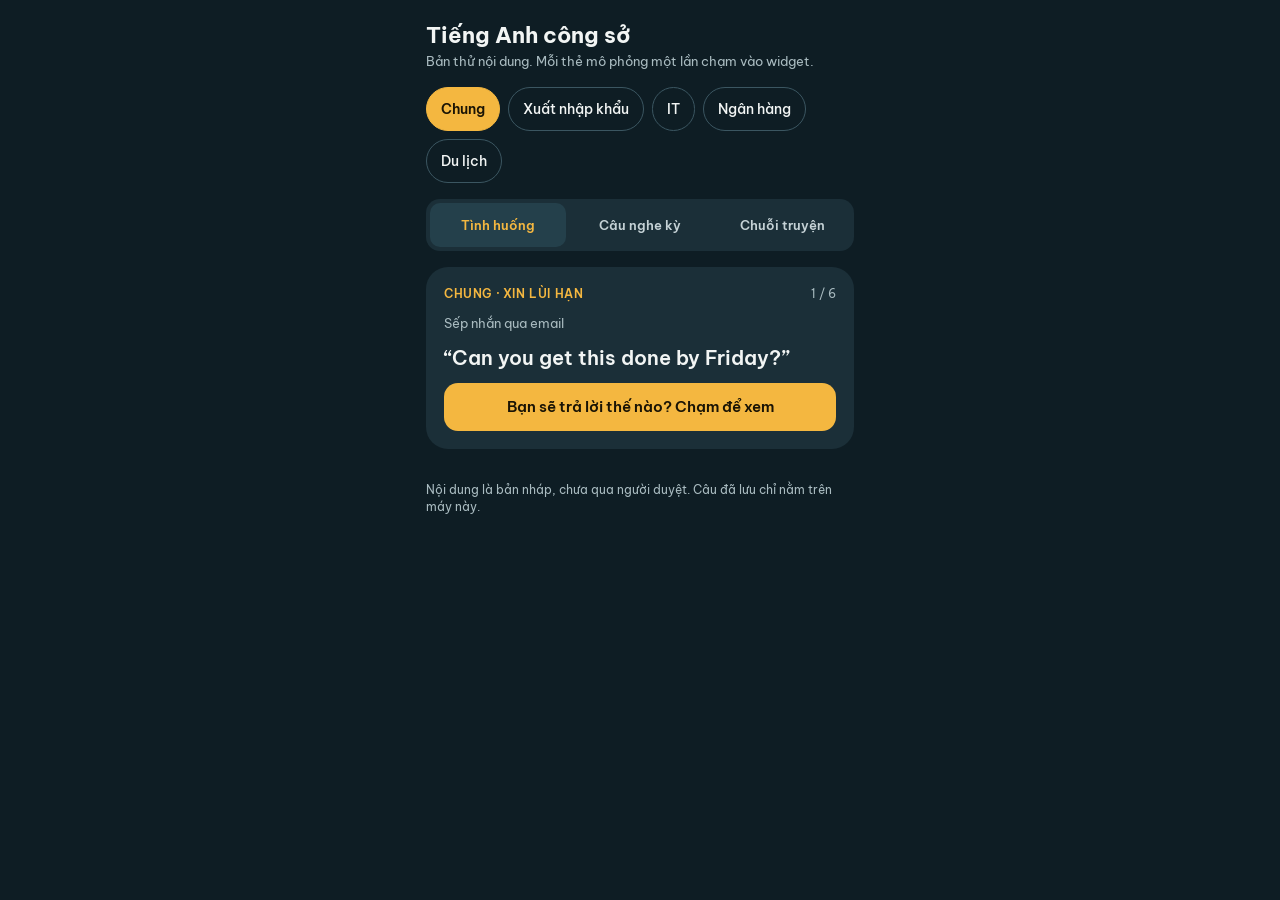
==== office-english/index.html @ 1cd980a3 "Add office English content prototype Web prototype for testing situation content with real users bef" ====
<!DOCTYPE html>
<html lang="vi">
<head>
<meta charset="utf-8">
<meta name="viewport" content="width=device-width, initial-scale=1">
<title>Tiếng Anh công sở: bản thử</title>
<link href="https://fonts.googleapis.com/css2?family=Be+Vietnam+Pro:wght@400;500;600;700&display=swap" rel="stylesheet">
<style>
:root {
  /* Một cột kiểu widget điện thoại, một giao diện tối duy nhất giống mockup */
  --bg: #0E1D24;
  --card: #1B2F38;
  --card-2: #24404B;
  --line: #3B5661;
  --text: #F2F5F4;
  --muted: #A9BBC0;
  --soft: #C5D2D6;
  --accent: #F4B740;
  --accent-ink: #1A1405;
  --odd-bg: #3A3212;
  --font: 'Be Vietnam Pro', system-ui, -apple-system, 'Segoe UI', sans-serif;
  color-scheme: dark;
}
* { box-sizing: border-box; }
html, body { margin: 0; }
body { background: var(--bg); color: var(--text); font-family: var(--font); font-size: 15px; line-height: 1.45; }
main { max-width: 460px; margin: 0 auto; padding: 20px 16px 40px; display: flex; flex-direction: column; gap: 16px; }
h1 { margin: 0; font-size: 22px; font-weight: 700; text-wrap: balance; }
.sub { margin: 0; color: var(--muted); font-size: 13px; }
button { font-family: inherit; cursor: pointer; }
button:focus-visible { outline: 3px solid var(--accent); outline-offset: 2px; }
.row { display: flex; gap: 8px; flex-wrap: wrap; }
.chip { min-height: 44px; padding: 0 14px; border: 1px solid var(--line); border-radius: 22px; background: transparent; color: var(--text); font-size: 14px; font-weight: 500; }
.chip[aria-pressed="true"] { background: var(--accent); border-color: var(--accent); color: var(--accent-ink); font-weight: 600; }
.tabs { display: grid; grid-template-columns: repeat(3, minmax(0, 1fr)); gap: 6px; background: var(--card); border-radius: 14px; padding: 4px; }
.tab { min-height: 44px; border: 0; border-radius: 10px; background: transparent; color: var(--soft); font-size: 13px; font-weight: 600; }
.tab[aria-selected="true"] { background: var(--card-2); color: var(--accent); }
.card { background: var(--card); border-radius: 22px; padding: 18px; display: flex; flex-direction: column; gap: 12px; }
.head { display: flex; justify-content: space-between; align-items: center; gap: 8px; }
.eyebrow { font-size: 12px; font-weight: 600; letter-spacing: .6px; color: var(--accent); text-transform: uppercase; }
.count { font-size: 12px; color: var(--muted); font-variant-numeric: tabular-nums; }
.from { font-size: 13px; color: var(--muted); }
.quote { font-size: 20px; font-weight: 600; line-height: 1.3; margin: 0; }
.context { font-size: 17px; font-weight: 600; line-height: 1.35; margin: 0; }
.primary { min-height: 48px; border: 0; border-radius: 14px; background: var(--accent); color: var(--accent-ink); font-size: 15px; font-weight: 600; padding: 0 14px; }
.ghost { min-height: 48px; border: 1px solid var(--accent); border-radius: 14px; background: transparent; color: var(--accent); font-size: 15px; font-weight: 600; padding: 0 14px; }
.list { display: flex; flex-direction: column; gap: 8px; }
.ans { background: var(--card-2); border-radius: 14px; padding: 12px 14px; display: flex; flex-direction: column; gap: 4px; }
.tag { font-size: 12px; font-weight: 600; color: var(--accent); }
.en { font-size: 15px; font-weight: 500; }
.note { font-size: 12px; color: var(--soft); }
.ans-actions { display: flex; gap: 8px; margin-top: 4px; }
.mini { min-height: 44px; padding: 0 12px; border: 1px solid var(--line); border-radius: 10px; background: transparent; color: var(--text); font-size: 13px; font-weight: 500; }
.mini[aria-pressed="true"] { border-color: var(--accent); color: var(--accent); }
.opt { min-height: 52px; text-align: left; padding: 10px 14px; border: 2px solid var(--line); border-radius: 14px; background: var(--card-2); color: var(--text); font-size: 15px; font-weight: 500; display: flex; flex-direction: column; gap: 4px; }
.opt.is-odd { border-color: var(--accent); background: var(--odd-bg); }
.opt.is-picked { border-color: var(--muted); }
.verdict { font-size: 14px; font-weight: 700; }
.steps { display: grid; grid-template-columns: repeat(5, minmax(0, 1fr)); gap: 6px; }
.step { height: 6px; border-radius: 3px; background: var(--line); }
.step.done { background: var(--accent); }
.step.now { background: var(--text); }
.recap { background: var(--card-2); border-radius: 14px; padding: 12px 14px; font-size: 13px; color: var(--soft); }
.empty { color: var(--soft); font-size: 14px; margin: 0; }
.saved h2 { margin: 0; font-size: 15px; font-weight: 700; }
.saved { display: flex; flex-direction: column; gap: 8px; }
.saved-item { background: var(--card); border-radius: 12px; padding: 10px 14px; font-size: 14px; }
footer { color: var(--muted); font-size: 12px; }
@media (prefers-reduced-motion: no-preference) { .card { transition: background-color .2s; } }
</style>
</head>
<body>
<main>
  <header>
    <h1>Tiếng Anh công sở</h1>
    <p class="sub">Bản thử nội dung. Mỗi thẻ mô phỏng một lần chạm vào widget.</p>
  </header>

  <div class="row" id="packs" role="group" aria-label="Chọn ngành"></div>

  <div class="tabs" role="tablist" aria-label="Dạng nội dung">
    <button class="tab" role="tab" data-mode="qa" id="tab-qa">Tình huống</button>
    <button class="tab" role="tab" data-mode="odd" id="tab-odd">Câu nghe kỳ</button>
    <button class="tab" role="tab" data-mode="story" id="tab-story">Chuỗi truyện</button>
  </div>

  <section class="card" id="card" aria-live="polite"></section>

  <section class="saved" id="saved"></section>

  <footer>Nội dung là bản nháp, chưa qua người duyệt. Câu đã lưu chỉ nằm trên máy này.</footer>
</main>

<script src="content.js"></script>
<script>
(function () {
  var C = window.CONTENT;
  var state = { pack: 'chung', mode: 'qa', idx: 0, revealed: false, picked: null, ep: 0 };
  var saved = [];
  try { saved = JSON.parse(localStorage.getItem('oe_saved') || '[]'); } catch (e) { saved = []; }

  function esc(s) { return String(s).replace(/[&<>"]/g, function (c) { return { '&': '&amp;', '<': '&lt;', '>': '&gt;', '"': '&quot;' }[c]; }); }
  function persist() { try { localStorage.setItem('oe_saved', JSON.stringify(saved)); } catch (e) {} }
  function packName(id) { for (var i = 0; i < C.packs.length; i++) if (C.packs[i].id === id) return C.packs[i].name; return id; }

  // Tình huống của gói ngành gồm cả gói chung, để ngành nào cũng có đủ nội dung
  function pool() {
    return C.items.filter(function (it) {
      if (it.type !== state.mode) return false;
      if (state.mode === 'odd') return true;
      if (state.mode === 'story') return it.pack === state.pack;
      return it.pack === state.pack || it.pack === 'chung';
    }).sort(function (a, b) { return (a.pack === state.pack ? 0 : 1) - (b.pack === state.pack ? 0 : 1); });
  }

  function answersHtml(answers) {
    return '<div class="list">' + answers.map(function (a) {
      var on = saved.indexOf(a.en) !== -1;
      return '<div class="ans"><div class="tag">' + esc(a.tag) + '</div><div class="en">' + esc(a.en) + '</div><div class="note">' + esc(a.note) + '</div>' +
        '<div class="ans-actions"><button class="mini" data-speak="' + esc(a.en) + '">Nghe</button>' +
        '<button class="mini" data-save="' + esc(a.en) + '" aria-pressed="' + on + '">' + (on ? 'Đã lưu' : 'Lưu câu này') + '</button></div></div>';
    }).join('') + '</div>';
  }

  function renderQa(items) {
    var it = items[state.idx % items.length];
    var h = '<div class="head"><div class="eyebrow">' + esc(packName(it.pack)) + ' · ' + esc(it.group) + '</div><div class="count">' + (state.idx % items.length + 1) + ' / ' + items.length + '</div></div>' +
      '<div class="from">' + esc(it.from) + '</div><p class="quote">“' + esc(it.quote) + '”</p>';
    if (!state.revealed) h += '<button class="primary" data-act="reveal">Bạn sẽ trả lời thế nào? Chạm để xem</button>';
    else h += answersHtml(it.answers) + '<button class="ghost" data-act="next">Tình huống khác</button>';
    return h;
  }

  function renderOdd(items) {
    var it = items[state.idx % items.length];
    var answered = state.picked !== null;
    var h = '<div class="head"><div class="eyebrow">Câu nào nghe kỳ?</div><div class="count">' + (state.idx % items.length + 1) + ' / ' + items.length + '</div></div>' +
      '<p class="context">' + esc(it.context) + '</p><div class="list">' +
      it.texts.map(function (t, k) {
        var cls = 'opt' + (answered && k === it.odd ? ' is-odd' : '') + (answered && k === state.picked && k !== it.odd ? ' is-picked' : '');
        return '<button class="' + cls + '" data-pick="' + k + '"' + (answered ? ' disabled' : '') + '>' +
          (answered && k === it.odd ? '<span class="tag">Câu nghe kỳ</span>' : '') + '<span>' + esc(t) + '</span></button>';
      }).join('') + '</div>';
    if (!answered) h += '<div class="from">Chạm vào câu bạn thấy không tự nhiên.</div>';
    else h += '<div class="ans"><div class="verdict">' + (state.picked === it.odd ? 'Bạn chọn đúng.' : 'Chưa đúng, câu nghe kỳ là câu được đánh dấu.') + '</div><div class="note">' + esc(it.why) + '</div></div>' +
      '<button class="primary" data-act="next">Câu tiếp theo</button>';
    return h;
  }

  function renderStory(items) {
    if (!items.length) return '<div class="eyebrow">Chuỗi truyện</div><p class="empty">Gói ' + esc(packName(state.pack)) + ' chưa có chuỗi truyện. Bản thử hiện chỉ có một truyện ở gói Xuất nhập khẩu.</p>';
    var st = items[0], n = st.episodes.length, ep = st.episodes[state.ep % n], cur = state.ep % n;
    var steps = st.episodes.map(function (_, k) { return '<div class="step' + (k < cur ? ' done' : k === cur ? ' now' : '') + '"></div>'; }).join('');
    var h = '<div class="head"><div class="eyebrow">Chuỗi truyện · Tập ' + (cur + 1) + ' / ' + n + '</div><div class="count">' + esc(ep.day) + '</div></div>' +
      '<p class="context">' + esc(st.title) + '</p><div class="steps" role="img" aria-label="Đang ở tập ' + (cur + 1) + ' trên ' + n + '">' + steps + '</div>' +
      '<div class="recap">' + esc(ep.recap) + '</div><div class="from">' + esc(ep.from) + '</div><p class="quote">“' + esc(ep.quote) + '”</p>';
    if (!state.revealed) h += '<button class="primary" data-act="reveal">Bạn mở lời thế nào? Chạm để xem</button>';
    else h += answersHtml(ep.answers) + '<button class="ghost" data-act="nextep">' + (cur + 1 < n ? 'Sang tập ' + (cur + 2) : 'Xem lại từ tập 1') + '</button>';
    return h;
  }

  function render() {
    document.getElementById('packs').innerHTML = C.packs.map(function (p) {
      return '<button class="chip" data-pack="' + p.id + '" aria-pressed="' + (p.id === state.pack) + '">' + esc(p.name) + '</button>';
    }).join('');
    ['qa', 'odd', 'story'].forEach(function (m) { document.getElementById('tab-' + m).setAttribute('aria-selected', String(m === state.mode)); });
    var items = pool();
    document.getElementById('card').innerHTML = state.mode === 'qa' ? renderQa(items) : state.mode === 'odd' ? renderOdd(items) : renderStory(items);
    document.getElementById('saved').innerHTML = saved.length
      ? '<h2>Câu đã lưu (' + saved.length + ')</h2>' + saved.map(function (s) { return '<div class="saved-item">' + esc(s) + '</div>'; }).join('')
      : '';
  }

  function reset() { state.idx = 0; state.revealed = false; state.picked = null; state.ep = 0; }

  document.addEventListener('click', function (e) {
    var t = e.target.closest('button'); if (!t) return;
    if (t.dataset.pack) { state.pack = t.dataset.pack; reset(); }
    else if (t.dataset.mode) { state.mode = t.dataset.mode; reset(); }
    else if (t.dataset.act === 'reveal') state.revealed = true;
    else if (t.dataset.act === 'next') { state.idx++; state.revealed = false; state.picked = null; }
    else if (t.dataset.act === 'nextep') { state.ep++; state.revealed = false; }
    else if (t.dataset.pick !== undefined) state.picked = Number(t.dataset.pick);
    else if (t.dataset.save) { var i = saved.indexOf(t.dataset.save); if (i === -1) saved.push(t.dataset.save); else saved.splice(i, 1); persist(); }
    else if (t.dataset.speak) {
      try { var u = new SpeechSynthesisUtterance(t.dataset.speak); u.lang = 'en-US'; u.rate = 0.9; speechSynthesis.cancel(); speechSynthesis.speak(u); } catch (err) {}
      return;
    } else return;
    render();
  });

  render();
})();
</script>
</body>
</html>
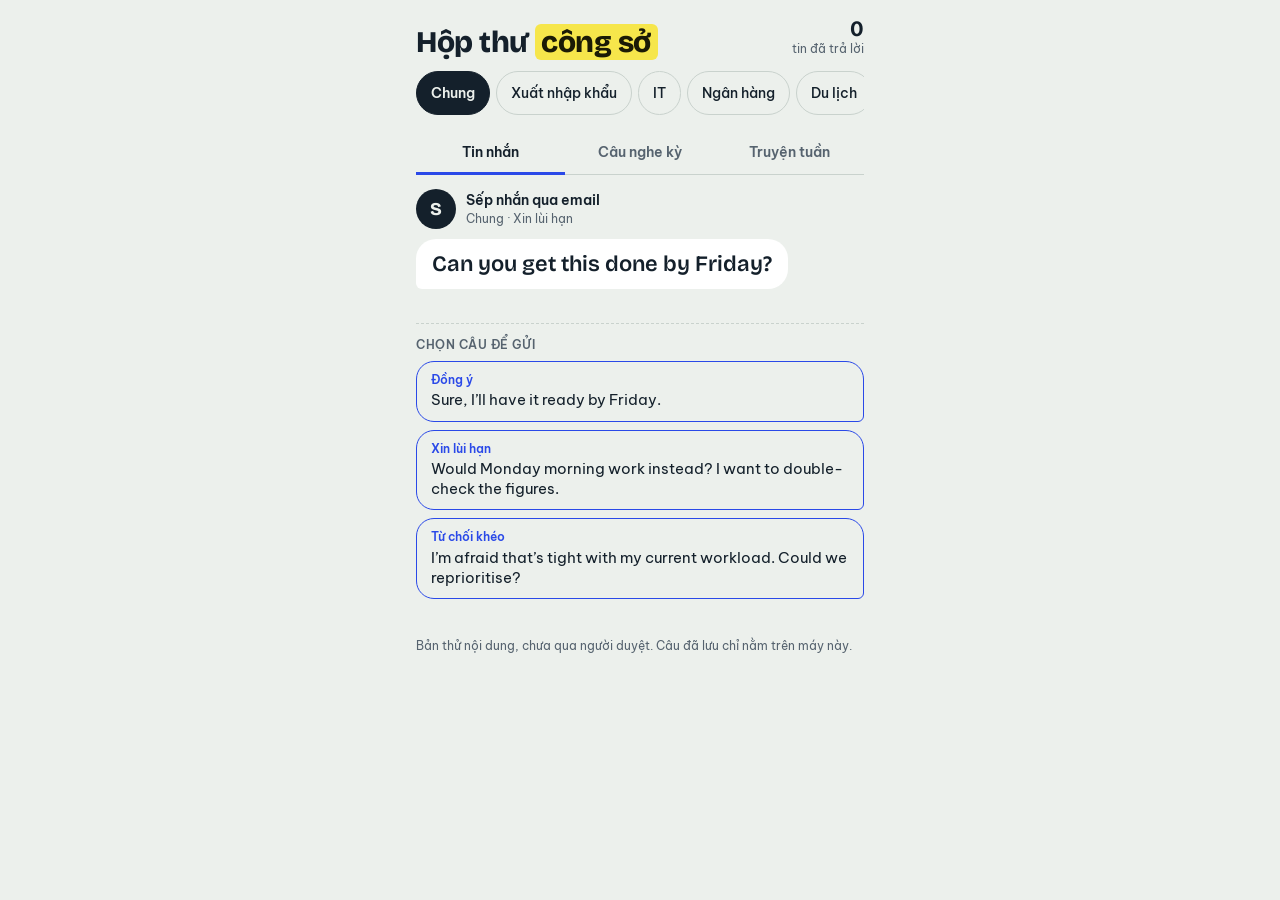
==== commit 89e1885b: "Redesign office English prototype as a simulated work inbox Messages arrive in a chat thread, the us" ====
--- a/office-english/index.html
+++ b/office-english/index.html
@@ -4,192 +4,263 @@
 <meta charset="utf-8">
 <meta name="viewport" content="width=device-width, initial-scale=1">
 <title>Tiếng Anh công sở: bản thử</title>
-<link href="https://fonts.googleapis.com/css2?family=Be+Vietnam+Pro:wght@400;500;600;700&display=swap" rel="stylesheet">
+<link href="https://fonts.googleapis.com/css2?family=Be+Vietnam+Pro:wght@400;500;600;700&family=Bricolage+Grotesque:opsz,wght@12..96,600;12..96,800&display=swap" rel="stylesheet">
 <style>
 :root {
-  /* Một cột kiểu widget điện thoại, một giao diện tối duy nhất giống mockup */
-  --bg: #0E1D24;
-  --card: #1B2F38;
-  --card-2: #24404B;
-  --line: #3B5661;
-  --text: #F2F5F4;
-  --muted: #A9BBC0;
-  --soft: #C5D2D6;
-  --accent: #F4B740;
-  --accent-ink: #1A1405;
-  --odd-bg: #3A3212;
-  --font: 'Be Vietnam Pro', system-ui, -apple-system, 'Segoe UI', sans-serif;
-  color-scheme: dark;
+  /* Ý tưởng: một hộp thư công việc giả lập. Tin đến, bạn chọn câu để gửi, người kia đáp lại. */
+  --bg: #ECF0EC;
+  --surface: #FFFFFF;
+  --ink: #14202B;
+  --muted: #56636F;
+  --line: #C9D2CD;
+  --you: #2A49E8;
+  --you-ink: #FFFFFF;
+  --mark: #F6E64B;
+  --mark-ink: #1B1A05;
+  --display: 'Bricolage Grotesque', 'Be Vietnam Pro', system-ui, sans-serif;
+  --body: 'Be Vietnam Pro', system-ui, -apple-system, 'Segoe UI', sans-serif;
 }
+@media (prefers-color-scheme: dark) {
+  :root:not([data-theme="light"]) { --bg: #0F151B; --surface: #1C262F; --ink: #EEF2EE; --muted: #A3B2BE; --line: #35434F; color-scheme: dark; }
+}
+:root[data-theme="dark"] { --bg: #0F151B; --surface: #1C262F; --ink: #EEF2EE; --muted: #A3B2BE; --line: #35434F; color-scheme: dark; }
+
 * { box-sizing: border-box; }
 html, body { margin: 0; }
-body { background: var(--bg); color: var(--text); font-family: var(--font); font-size: 15px; line-height: 1.45; }
-main { max-width: 460px; margin: 0 auto; padding: 20px 16px 40px; display: flex; flex-direction: column; gap: 16px; }
-h1 { margin: 0; font-size: 22px; font-weight: 700; text-wrap: balance; }
-.sub { margin: 0; color: var(--muted); font-size: 13px; }
-button { font-family: inherit; cursor: pointer; }
-button:focus-visible { outline: 3px solid var(--accent); outline-offset: 2px; }
-.row { display: flex; gap: 8px; flex-wrap: wrap; }
-.chip { min-height: 44px; padding: 0 14px; border: 1px solid var(--line); border-radius: 22px; background: transparent; color: var(--text); font-size: 14px; font-weight: 500; }
-.chip[aria-pressed="true"] { background: var(--accent); border-color: var(--accent); color: var(--accent-ink); font-weight: 600; }
-.tabs { display: grid; grid-template-columns: repeat(3, minmax(0, 1fr)); gap: 6px; background: var(--card); border-radius: 14px; padding: 4px; }
-.tab { min-height: 44px; border: 0; border-radius: 10px; background: transparent; color: var(--soft); font-size: 13px; font-weight: 600; }
-.tab[aria-selected="true"] { background: var(--card-2); color: var(--accent); }
-.card { background: var(--card); border-radius: 22px; padding: 18px; display: flex; flex-direction: column; gap: 12px; }
-.head { display: flex; justify-content: space-between; align-items: center; gap: 8px; }
-.eyebrow { font-size: 12px; font-weight: 600; letter-spacing: .6px; color: var(--accent); text-transform: uppercase; }
-.count { font-size: 12px; color: var(--muted); font-variant-numeric: tabular-nums; }
-.from { font-size: 13px; color: var(--muted); }
-.quote { font-size: 20px; font-weight: 600; line-height: 1.3; margin: 0; }
-.context { font-size: 17px; font-weight: 600; line-height: 1.35; margin: 0; }
-.primary { min-height: 48px; border: 0; border-radius: 14px; background: var(--accent); color: var(--accent-ink); font-size: 15px; font-weight: 600; padding: 0 14px; }
-.ghost { min-height: 48px; border: 1px solid var(--accent); border-radius: 14px; background: transparent; color: var(--accent); font-size: 15px; font-weight: 600; padding: 0 14px; }
-.list { display: flex; flex-direction: column; gap: 8px; }
-.ans { background: var(--card-2); border-radius: 14px; padding: 12px 14px; display: flex; flex-direction: column; gap: 4px; }
-.tag { font-size: 12px; font-weight: 600; color: var(--accent); }
-.en { font-size: 15px; font-weight: 500; }
-.note { font-size: 12px; color: var(--soft); }
-.ans-actions { display: flex; gap: 8px; margin-top: 4px; }
-.mini { min-height: 44px; padding: 0 12px; border: 1px solid var(--line); border-radius: 10px; background: transparent; color: var(--text); font-size: 13px; font-weight: 500; }
-.mini[aria-pressed="true"] { border-color: var(--accent); color: var(--accent); }
-.opt { min-height: 52px; text-align: left; padding: 10px 14px; border: 2px solid var(--line); border-radius: 14px; background: var(--card-2); color: var(--text); font-size: 15px; font-weight: 500; display: flex; flex-direction: column; gap: 4px; }
-.opt.is-odd { border-color: var(--accent); background: var(--odd-bg); }
-.opt.is-picked { border-color: var(--muted); }
-.verdict { font-size: 14px; font-weight: 700; }
-.steps { display: grid; grid-template-columns: repeat(5, minmax(0, 1fr)); gap: 6px; }
-.step { height: 6px; border-radius: 3px; background: var(--line); }
-.step.done { background: var(--accent); }
-.step.now { background: var(--text); }
-.recap { background: var(--card-2); border-radius: 14px; padding: 12px 14px; font-size: 13px; color: var(--soft); }
-.empty { color: var(--soft); font-size: 14px; margin: 0; }
-.saved h2 { margin: 0; font-size: 15px; font-weight: 700; }
-.saved { display: flex; flex-direction: column; gap: 8px; }
-.saved-item { background: var(--card); border-radius: 12px; padding: 10px 14px; font-size: 14px; }
+body { background: var(--bg); color: var(--ink); font-family: var(--body); font-size: 15px; line-height: 1.45; }
+main { max-width: 480px; margin: 0 auto; padding: 18px 16px 48px; display: flex; flex-direction: column; gap: 14px; }
+button { font-family: inherit; cursor: pointer; color: inherit; }
+button:focus-visible, summary:focus-visible { outline: 3px solid var(--you); outline-offset: 2px; }
+
+.top { display: flex; justify-content: space-between; align-items: flex-end; gap: 12px; }
+h1 { margin: 0; font-family: var(--display); font-weight: 800; font-size: 30px; line-height: 1; letter-spacing: -0.5px; }
+h1 mark { background: var(--mark); color: var(--mark-ink); padding: 0 6px; border-radius: 6px; }
+.today { font-size: 12px; color: var(--muted); text-align: right; font-variant-numeric: tabular-nums; }
+.today b { display: block; font-family: var(--display); font-size: 22px; color: var(--ink); line-height: 1; }
+
+.packs { display: flex; gap: 6px; overflow-x: auto; padding-bottom: 2px; scrollbar-width: none; }
+.packs::-webkit-scrollbar { display: none; }
+.chip { flex-shrink: 0; min-height: 44px; padding: 0 14px; border: 1.5px solid var(--line); border-radius: 22px; background: transparent; font-size: 14px; font-weight: 500; }
+.chip[aria-pressed="true"] { background: var(--ink); border-color: var(--ink); color: var(--bg); font-weight: 600; }
+
+.modes { display: grid; grid-template-columns: repeat(3, minmax(0, 1fr)); border-bottom: 1.5px solid var(--line); }
+.mode { min-height: 44px; border: 0; background: transparent; font-size: 14px; font-weight: 600; color: var(--muted); border-bottom: 3px solid transparent; margin-bottom: -1.5px; }
+.mode[aria-selected="true"] { color: var(--ink); border-bottom-color: var(--you); }
+
+.thread { display: flex; flex-direction: column; gap: 10px; min-height: 120px; }
+.who { display: flex; align-items: center; gap: 10px; }
+.avatar { width: 40px; height: 40px; border-radius: 20px; background: var(--ink); color: var(--bg); font-family: var(--display); font-weight: 800; font-size: 18px; display: flex; align-items: center; justify-content: center; flex-shrink: 0; }
+.who-name { font-weight: 600; font-size: 14px; }
+.who-meta { font-size: 12px; color: var(--muted); }
+.day { align-self: center; font-size: 12px; font-weight: 600; color: var(--muted); border: 1.5px solid var(--line); border-radius: 12px; padding: 2px 10px; margin-top: 8px; }
+.narr { align-self: center; text-align: center; max-width: 34ch; font-size: 13px; color: var(--muted); font-style: italic; }
+.bubble { max-width: 88%; padding: 12px 16px; border-radius: 20px; font-size: 16px; line-height: 1.35; }
+.bubble.in { align-self: flex-start; background: var(--surface); border-bottom-left-radius: 6px; }
+.bubble.in.lead { font-family: var(--display); font-weight: 600; font-size: 22px; line-height: 1.2; }
+.bubble.out { align-self: flex-end; background: var(--you); color: var(--you-ink); border-bottom-right-radius: 6px; font-weight: 500; }
+.dots { display: inline-flex; gap: 5px; padding: 4px 0; }
+.dots i { width: 8px; height: 8px; border-radius: 4px; background: var(--muted); }
+@media (prefers-reduced-motion: no-preference) {
+  .bubble, .coach, .tray { animation: pop .28s ease-out; }
+  .dots i { animation: blink 1s infinite; }
+  .dots i:nth-child(2) { animation-delay: .15s; }
+  .dots i:nth-child(3) { animation-delay: .3s; }
+}
+@keyframes pop { from { transform: translateY(8px) scale(.97); opacity: .4; } to { transform: none; opacity: 1; } }
+@keyframes blink { 0%, 60%, 100% { opacity: .25; } 30% { opacity: 1; } }
+
+.tray { display: flex; flex-direction: column; gap: 8px; border-top: 1.5px dashed var(--line); padding-top: 12px; }
+.tray-label { font-size: 12px; font-weight: 600; letter-spacing: .5px; text-transform: uppercase; color: var(--muted); }
+.draft { text-align: left; min-height: 56px; padding: 10px 14px; border: 1.5px solid var(--you); border-radius: 18px 18px 6px 18px; background: transparent; font-size: 15px; line-height: 1.35; display: flex; flex-direction: column; gap: 2px; }
+.draft small { font-size: 12px; font-weight: 600; color: var(--you); }
+:root[data-theme="dark"] .draft small { color: #9DB0FF; }
+@media (prefers-color-scheme: dark) { :root:not([data-theme="light"]) .draft small { color: #9DB0FF; } }
+.draft:hover { background: color-mix(in srgb, var(--you) 10%, transparent); }
+.draft.odd { border-color: var(--mark-ink); background: var(--mark); color: var(--mark-ink); }
+.draft.odd span { text-decoration: underline wavy; text-underline-offset: 4px; }
+.draft.odd small { color: var(--mark-ink); }
+.draft.fine { border-style: solid; opacity: .75; }
+.draft:disabled { cursor: default; }
+
+.coach { background: var(--mark); color: var(--mark-ink); border-radius: 16px; padding: 14px 16px; display: flex; flex-direction: column; gap: 8px; transform: rotate(-0.6deg); }
+.coach h3 { margin: 0; font-family: var(--display); font-weight: 800; font-size: 17px; }
+.coach p { margin: 0; font-size: 14px; }
+.coach details { font-size: 14px; }
+.coach summary { min-height: 44px; display: flex; align-items: center; font-weight: 600; cursor: pointer; }
+.alt { border-top: 1px solid rgba(27, 26, 5, .25); padding: 8px 0; display: flex; flex-direction: column; gap: 2px; }
+.alt b { font-weight: 600; }
+.alt small { font-size: 12px; }
+.acts { display: flex; gap: 8px; flex-wrap: wrap; }
+.mini { min-height: 44px; padding: 0 14px; border: 1.5px solid var(--mark-ink); border-radius: 22px; background: transparent; color: var(--mark-ink); font-size: 13px; font-weight: 600; }
+.mini[aria-pressed="true"] { background: var(--mark-ink); color: var(--mark); }
+.next { min-height: 52px; border: 0; border-radius: 26px; background: var(--ink); color: var(--bg); font-size: 16px; font-weight: 600; }
+.score { font-size: 13px; color: var(--muted); font-variant-numeric: tabular-nums; }
+.empty { color: var(--muted); font-size: 14px; margin: 0; }
+
+.book { display: flex; flex-direction: column; gap: 6px; margin-top: 10px; }
+.book h2 { margin: 0; font-family: var(--display); font-weight: 800; font-size: 18px; }
+.book div { background: var(--surface); border-radius: 12px; padding: 10px 14px; font-size: 14px; }
 footer { color: var(--muted); font-size: 12px; }
-@media (prefers-reduced-motion: no-preference) { .card { transition: background-color .2s; } }
 </style>
 </head>
 <body>
 <main>
-  <header>
-    <h1>Tiếng Anh công sở</h1>
-    <p class="sub">Bản thử nội dung. Mỗi thẻ mô phỏng một lần chạm vào widget.</p>
-  </header>
-
-  <div class="row" id="packs" role="group" aria-label="Chọn ngành"></div>
-
-  <div class="tabs" role="tablist" aria-label="Dạng nội dung">
-    <button class="tab" role="tab" data-mode="qa" id="tab-qa">Tình huống</button>
-    <button class="tab" role="tab" data-mode="odd" id="tab-odd">Câu nghe kỳ</button>
-    <button class="tab" role="tab" data-mode="story" id="tab-story">Chuỗi truyện</button>
+  <div class="top">
+    <h1>Hộp thư <mark>công sở</mark></h1>
+    <div class="today"><b id="count">0</b>tin đã trả lời</div>
   </div>
 
-  <section class="card" id="card" aria-live="polite"></section>
-
-  <section class="saved" id="saved"></section>
-
-  <footer>Nội dung là bản nháp, chưa qua người duyệt. Câu đã lưu chỉ nằm trên máy này.</footer>
+  <div class="packs" id="packs" role="group" aria-label="Chọn ngành"></div>
+
+  <div class="modes" role="tablist" aria-label="Dạng nội dung">
+    <button class="mode" role="tab" data-mode="qa" id="mode-qa">Tin nhắn</button>
+    <button class="mode" role="tab" data-mode="odd" id="mode-odd">Câu nghe kỳ</button>
+    <button class="mode" role="tab" data-mode="story" id="mode-story">Truyện tuần</button>
+  </div>
+
+  <section class="thread" id="thread" aria-live="polite"></section>
+  <section id="tray"></section>
+  <section class="book" id="book"></section>
+
+  <footer>Bản thử nội dung, chưa qua người duyệt. Câu đã lưu chỉ nằm trên máy này.</footer>
 </main>
 
 <script src="content.js"></script>
+<script src="reactions.js"></script>
 <script>
 (function () {
-  var C = window.CONTENT;
-  var state = { pack: 'chung', mode: 'qa', idx: 0, revealed: false, picked: null, ep: 0 };
+  var C = window.CONTENT, R = window.REACTIONS;
+  var qaAll = C.items.filter(function (it) { return it.type === 'qa'; });
+  var state = { pack: 'chung', mode: 'qa', idx: 0, ep: 0, count: 0, right: 0, tried: 0 };
+  var scene = 0; // tăng mỗi lần đổi cảnh để hủy các hiệu ứng đang chờ
   var saved = [];
   try { saved = JSON.parse(localStorage.getItem('oe_saved') || '[]'); } catch (e) { saved = []; }
+  var calm = window.matchMedia && matchMedia('(prefers-reduced-motion: reduce)').matches;
+
+  var $thread = document.getElementById('thread'), $tray = document.getElementById('tray');
 
   function esc(s) { return String(s).replace(/[&<>"]/g, function (c) { return { '&': '&amp;', '<': '&lt;', '>': '&gt;', '"': '&quot;' }[c]; }); }
-  function persist() { try { localStorage.setItem('oe_saved', JSON.stringify(saved)); } catch (e) {} }
+  function sleep(ms) { return new Promise(function (r) { setTimeout(r, calm ? 0 : ms); }); }
   function packName(id) { for (var i = 0; i < C.packs.length; i++) if (C.packs[i].id === id) return C.packs[i].name; return id; }
-
-  // Tình huống của gói ngành gồm cả gói chung, để ngành nào cũng có đủ nội dung
-  function pool() {
-    return C.items.filter(function (it) {
-      if (it.type !== state.mode) return false;
-      if (state.mode === 'odd') return true;
-      if (state.mode === 'story') return it.pack === state.pack;
-      return it.pack === state.pack || it.pack === 'chung';
-    }).sort(function (a, b) { return (a.pack === state.pack ? 0 : 1) - (b.pack === state.pack ? 0 : 1); });
-  }
-
-  function answersHtml(answers) {
-    return '<div class="list">' + answers.map(function (a) {
-      var on = saved.indexOf(a.en) !== -1;
-      return '<div class="ans"><div class="tag">' + esc(a.tag) + '</div><div class="en">' + esc(a.en) + '</div><div class="note">' + esc(a.note) + '</div>' +
-        '<div class="ans-actions"><button class="mini" data-speak="' + esc(a.en) + '">Nghe</button>' +
-        '<button class="mini" data-save="' + esc(a.en) + '" aria-pressed="' + on + '">' + (on ? 'Đã lưu' : 'Lưu câu này') + '</button></div></div>';
-    }).join('') + '</div>';
-  }
-
-  function renderQa(items) {
-    var it = items[state.idx % items.length];
-    var h = '<div class="head"><div class="eyebrow">' + esc(packName(it.pack)) + ' · ' + esc(it.group) + '</div><div class="count">' + (state.idx % items.length + 1) + ' / ' + items.length + '</div></div>' +
-      '<div class="from">' + esc(it.from) + '</div><p class="quote">“' + esc(it.quote) + '”</p>';
-    if (!state.revealed) h += '<button class="primary" data-act="reveal">Bạn sẽ trả lời thế nào? Chạm để xem</button>';
-    else h += answersHtml(it.answers) + '<button class="ghost" data-act="next">Tình huống khác</button>';
-    return h;
-  }
-
-  function renderOdd(items) {
-    var it = items[state.idx % items.length];
-    var answered = state.picked !== null;
-    var h = '<div class="head"><div class="eyebrow">Câu nào nghe kỳ?</div><div class="count">' + (state.idx % items.length + 1) + ' / ' + items.length + '</div></div>' +
-      '<p class="context">' + esc(it.context) + '</p><div class="list">' +
-      it.texts.map(function (t, k) {
-        var cls = 'opt' + (answered && k === it.odd ? ' is-odd' : '') + (answered && k === state.picked && k !== it.odd ? ' is-picked' : '');
-        return '<button class="' + cls + '" data-pick="' + k + '"' + (answered ? ' disabled' : '') + '>' +
-          (answered && k === it.odd ? '<span class="tag">Câu nghe kỳ</span>' : '') + '<span>' + esc(t) + '</span></button>';
-      }).join('') + '</div>';
-    if (!answered) h += '<div class="from">Chạm vào câu bạn thấy không tự nhiên.</div>';
-    else h += '<div class="ans"><div class="verdict">' + (state.picked === it.odd ? 'Bạn chọn đúng.' : 'Chưa đúng, câu nghe kỳ là câu được đánh dấu.') + '</div><div class="note">' + esc(it.why) + '</div></div>' +
-      '<button class="primary" data-act="next">Câu tiếp theo</button>';
-    return h;
-  }
-
-  function renderStory(items) {
-    if (!items.length) return '<div class="eyebrow">Chuỗi truyện</div><p class="empty">Gói ' + esc(packName(state.pack)) + ' chưa có chuỗi truyện. Bản thử hiện chỉ có một truyện ở gói Xuất nhập khẩu.</p>';
-    var st = items[0], n = st.episodes.length, ep = st.episodes[state.ep % n], cur = state.ep % n;
-    var steps = st.episodes.map(function (_, k) { return '<div class="step' + (k < cur ? ' done' : k === cur ? ' now' : '') + '"></div>'; }).join('');
-    var h = '<div class="head"><div class="eyebrow">Chuỗi truyện · Tập ' + (cur + 1) + ' / ' + n + '</div><div class="count">' + esc(ep.day) + '</div></div>' +
-      '<p class="context">' + esc(st.title) + '</p><div class="steps" role="img" aria-label="Đang ở tập ' + (cur + 1) + ' trên ' + n + '">' + steps + '</div>' +
-      '<div class="recap">' + esc(ep.recap) + '</div><div class="from">' + esc(ep.from) + '</div><p class="quote">“' + esc(ep.quote) + '”</p>';
-    if (!state.revealed) h += '<button class="primary" data-act="reveal">Bạn mở lời thế nào? Chạm để xem</button>';
-    else h += answersHtml(ep.answers) + '<button class="ghost" data-act="nextep">' + (cur + 1 < n ? 'Sang tập ' + (cur + 2) : 'Xem lại từ tập 1') + '</button>';
-    return h;
-  }
-
-  function render() {
+  function add(html) {
+    var d = document.createElement('div'); d.innerHTML = html; var el = d.firstElementChild;
+    $thread.appendChild(el);
+    if (el.scrollIntoView) el.scrollIntoView({ block: 'nearest', behavior: calm ? 'auto' : 'smooth' });
+    return el;
+  }
+  async function incoming(text, lead, token) {
+    var el = add('<div class="bubble in"><span class="dots" aria-label="Đang soạn tin"><i></i><i></i><i></i></span></div>');
+    await sleep(750);
+    if (token !== scene) return false;
+    el.className = 'bubble in' + (lead ? ' lead' : '');
+    el.textContent = text;
+    return true;
+  }
+  function saveBtn(en) { var on = saved.indexOf(en) !== -1; return '<button class="mini" data-save="' + esc(en) + '" aria-pressed="' + on + '">' + (on ? 'Đã lưu' : 'Lưu vào sổ tay') + '</button>'; }
+  function speakBtn(en) { return '<button class="mini" data-speak="' + esc(en) + '">Nghe</button>'; }
+
+  function header() {
     document.getElementById('packs').innerHTML = C.packs.map(function (p) {
       return '<button class="chip" data-pack="' + p.id + '" aria-pressed="' + (p.id === state.pack) + '">' + esc(p.name) + '</button>';
     }).join('');
-    ['qa', 'odd', 'story'].forEach(function (m) { document.getElementById('tab-' + m).setAttribute('aria-selected', String(m === state.mode)); });
-    var items = pool();
-    document.getElementById('card').innerHTML = state.mode === 'qa' ? renderQa(items) : state.mode === 'odd' ? renderOdd(items) : renderStory(items);
-    document.getElementById('saved').innerHTML = saved.length
-      ? '<h2>Câu đã lưu (' + saved.length + ')</h2>' + saved.map(function (s) { return '<div class="saved-item">' + esc(s) + '</div>'; }).join('')
+    ['qa', 'odd', 'story'].forEach(function (m) { document.getElementById('mode-' + m).setAttribute('aria-selected', String(m === state.mode)); });
+    document.getElementById('count').textContent = state.count;
+    document.getElementById('book').innerHTML = saved.length
+      ? '<h2>Sổ tay của bạn (' + saved.length + ')</h2>' + saved.map(function (s) { return '<div>' + esc(s) + '</div>'; }).join('')
       : '';
   }
 
-  function reset() { state.idx = 0; state.revealed = false; state.picked = null; state.ep = 0; }
+  // ----- Một lượt hội thoại: tin đến, chọn câu gửi, người kia đáp, ghi chú -----
+  async function turn(item, reactions, nextLabel, onNext) {
+    var token = scene;
+    add('<div class="who"><div class="avatar" aria-hidden="true">' + esc(item.from.charAt(0)) + '</div><div><div class="who-name">' + esc(item.from) + '</div>' +
+      (item.group ? '<div class="who-meta">' + esc(packName(item.pack)) + ' · ' + esc(item.group) + '</div>' : '') + '</div></div>');
+    if (!(await incoming(item.quote, true, token))) return;
+    $tray.innerHTML = '<div class="tray"><div class="tray-label">Chọn câu để gửi</div>' + item.answers.map(function (a, k) {
+      return '<button class="draft" data-send="' + k + '"><small>' + esc(a.tag) + '</small><span>' + esc(a.en) + '</span></button>';
+    }).join('') + '</div>';
+    $tray.onclick = async function (e) {
+      var b = e.target.closest('[data-send]'); if (!b || token !== scene) return;
+      var k = Number(b.dataset.send), a = item.answers[k];
+      $tray.onclick = null; $tray.innerHTML = '';
+      add('<div class="bubble out">' + esc(a.en) + '</div>');
+      state.count++; header();
+      await sleep(350);
+      if (reactions && reactions[k]) { if (!(await incoming(reactions[k], false, token))) return; }
+      await sleep(250); if (token !== scene) return;
+      var others = item.answers.filter(function (_, j) { return j !== k; });
+      add('<div class="coach"><h3>' + esc(a.tag) + '</h3><p>' + esc(a.note) + '</p><div class="acts">' + speakBtn(a.en) + saveBtn(a.en) + '</div>' +
+        '<details><summary>Xem 2 cách trả lời còn lại</summary>' + others.map(function (o) {
+          return '<div class="alt"><b>' + esc(o.en) + '</b><small>' + esc(o.tag) + ': ' + esc(o.note) + '</small><div class="acts">' + speakBtn(o.en) + saveBtn(o.en) + '</div></div>';
+        }).join('') + '</details></div>');
+      $tray.innerHTML = '<div class="tray"><button class="next" data-next="1">' + esc(nextLabel) + '</button></div>';
+      $tray.onclick = function (ev) { if (ev.target.closest('[data-next]')) { $tray.onclick = null; onNext(); } };
+    };
+  }
+
+  function playQa() {
+    var items = qaAll.filter(function (it) { return it.pack === state.pack || it.pack === 'chung'; })
+      .sort(function (a, b) { return (a.pack === state.pack ? 0 : 1) - (b.pack === state.pack ? 0 : 1); });
+    var it = items[state.idx % items.length];
+    $thread.innerHTML = ''; $tray.innerHTML = '';
+    turn(it, R.qa[qaAll.indexOf(it)], 'Tin nhắn tiếp theo', function () { state.idx++; scene++; playQa(); });
+  }
+
+  function playStory(fresh) {
+    var st = C.items.filter(function (it) { return it.type === 'story' && it.pack === state.pack; })[0];
+    if (fresh) { $thread.innerHTML = ''; }
+    $tray.innerHTML = '';
+    if (!st) { $thread.innerHTML = '<p class="empty">Gói ' + esc(packName(state.pack)) + ' chưa có truyện. Bản thử hiện có một truyện ở gói Xuất nhập khẩu.</p>'; return; }
+    var n = st.episodes.length, cur = state.ep % n, ep = st.episodes[cur];
+    if (cur === 0) { $thread.innerHTML = ''; add('<div class="narr"><b>' + esc(st.title) + '</b>, truyện ' + n + ' tập</div>'); }
+    add('<div class="day">' + esc(ep.day) + ' · Tập ' + (cur + 1) + '/' + n + '</div>');
+    add('<div class="narr">' + esc(ep.recap) + '</div>');
+    turn({ from: ep.from, quote: ep.quote, answers: ep.answers, pack: 'xnk' }, R.story[cur],
+      cur + 1 < n ? 'Sang ' + st.episodes[cur + 1].day : 'Đọc lại từ đầu', function () { state.ep++; scene++; playStory(false); });
+  }
+
+  function playOdd() {
+    var items = C.items.filter(function (it) { return it.type === 'odd'; });
+    var it = items[state.idx % items.length], token = scene;
+    $thread.innerHTML = ''; $tray.innerHTML = '';
+    add('<div class="narr">Bạn sắp bấm gửi. Một trong ba câu dưới đây sẽ làm người nhận khựng lại.</div>');
+    add('<div class="bubble in lead">' + esc(it.context) + '</div>');
+    function draw(picked) {
+      var done = picked !== null;
+      $tray.innerHTML = '<div class="tray"><div class="tray-label">' + (done ? 'Kết quả' : 'Chạm vào câu nghe kỳ') + '</div>' + it.texts.map(function (t, k) {
+        var cls = 'draft' + (done ? (k === it.odd ? ' odd' : ' fine') : '');
+        return '<button class="' + cls + '" data-pick="' + k + '"' + (done ? ' disabled' : '') + '>' + (done && k === it.odd ? '<small>Câu nghe kỳ</small>' : '') + '<span>' + esc(t) + '</span></button>';
+      }).join('') + (done ? '<div class="score">Đúng ' + state.right + ' / ' + state.tried + ' câu</div><button class="next" data-next="1">Câu tiếp theo</button>' : '') + '</div>';
+    }
+    draw(null);
+    $tray.onclick = function (e) {
+      if (token !== scene) return;
+      var p = e.target.closest('[data-pick]');
+      if (p && !p.disabled) {
+        var k = Number(p.dataset.pick); state.tried++; if (k === it.odd) state.right++;
+        add('<div class="coach"><h3>' + (k === it.odd ? 'Bạn chọn đúng.' : 'Chưa đúng.') + '</h3><p>' + esc(it.why) + '</p></div>');
+        draw(k); return;
+      }
+      if (e.target.closest('[data-next]')) { state.idx++; scene++; playOdd(); }
+    };
+  }
+
+  function play() { scene++; header(); if (state.mode === 'qa') playQa(); else if (state.mode === 'odd') playOdd(); else playStory(true); }
 
   document.addEventListener('click', function (e) {
     var t = e.target.closest('button'); if (!t) return;
-    if (t.dataset.pack) { state.pack = t.dataset.pack; reset(); }
-    else if (t.dataset.mode) { state.mode = t.dataset.mode; reset(); }
-    else if (t.dataset.act === 'reveal') state.revealed = true;
-    else if (t.dataset.act === 'next') { state.idx++; state.revealed = false; state.picked = null; }
-    else if (t.dataset.act === 'nextep') { state.ep++; state.revealed = false; }
-    else if (t.dataset.pick !== undefined) state.picked = Number(t.dataset.pick);
-    else if (t.dataset.save) { var i = saved.indexOf(t.dataset.save); if (i === -1) saved.push(t.dataset.save); else saved.splice(i, 1); persist(); }
-    else if (t.dataset.speak) {
+    if (t.dataset.pack) { state.pack = t.dataset.pack; state.idx = 0; state.ep = 0; play(); }
+    else if (t.dataset.mode) { state.mode = t.dataset.mode; state.idx = 0; state.ep = 0; play(); }
+    else if (t.dataset.save) {
+      var i = saved.indexOf(t.dataset.save); if (i === -1) saved.push(t.dataset.save); else saved.splice(i, 1);
+      try { localStorage.setItem('oe_saved', JSON.stringify(saved)); } catch (err) {}
+      var on = i === -1; t.setAttribute('aria-pressed', String(on)); t.textContent = on ? 'Đã lưu' : 'Lưu vào sổ tay'; header();
+    } else if (t.dataset.speak) {
       try { var u = new SpeechSynthesisUtterance(t.dataset.speak); u.lang = 'en-US'; u.rate = 0.9; speechSynthesis.cancel(); speechSynthesis.speak(u); } catch (err) {}
-      return;
-    } else return;
-    render();
+    }
   });
 
-  render();
+  play();
 })();
 </script>
 </body>
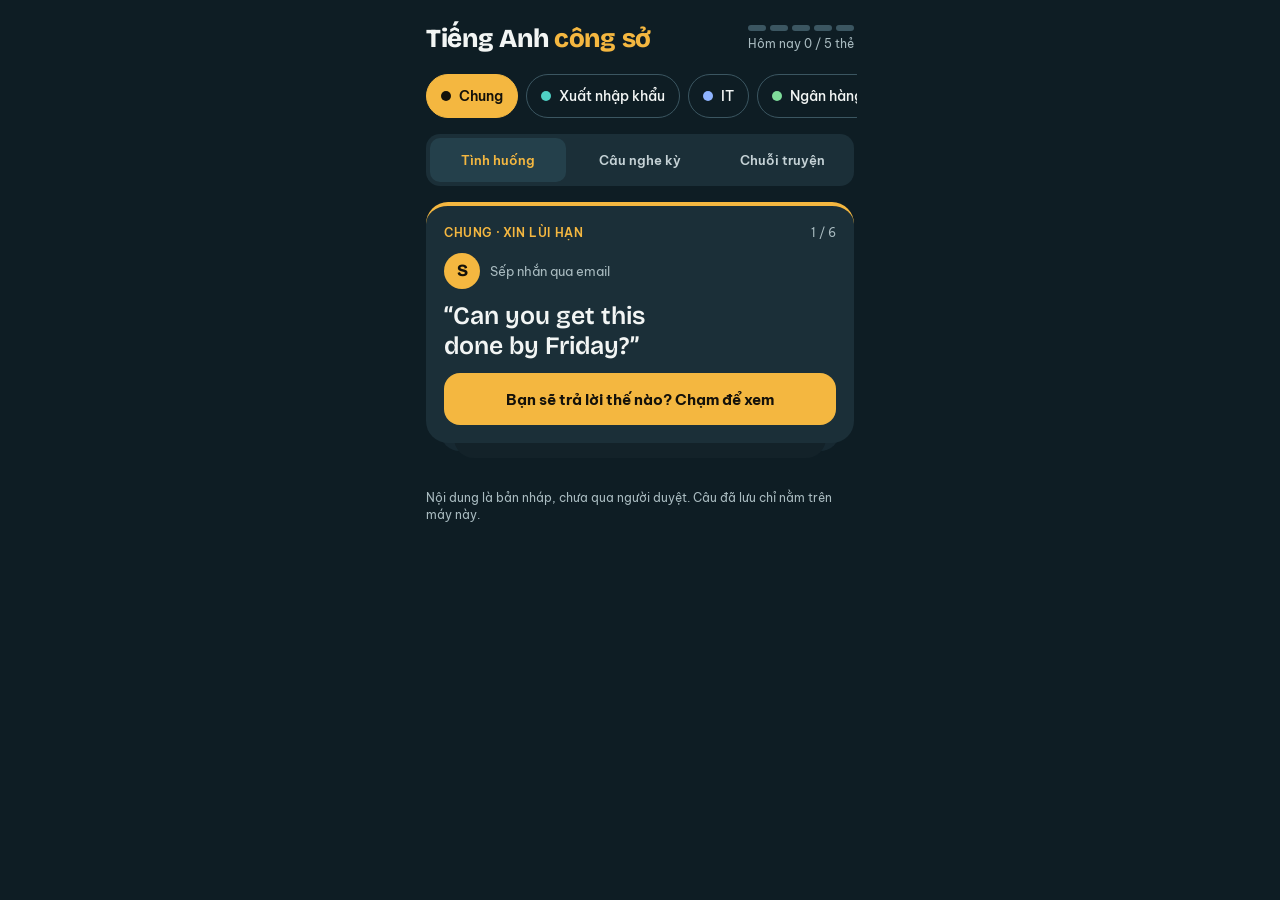
==== commit 13858ddf: "Return prototype to the dark card layout with livelier UI Brings back the widget-style cards and add" ====
--- a/office-english/index.html
+++ b/office-english/index.html
@@ -7,260 +7,274 @@
 <link href="https://fonts.googleapis.com/css2?family=Be+Vietnam+Pro:wght@400;500;600;700&family=Bricolage+Grotesque:opsz,wght@12..96,600;12..96,800&display=swap" rel="stylesheet">
 <style>
 :root {
-  /* Ý tưởng: một hộp thư công việc giả lập. Tin đến, bạn chọn câu để gửi, người kia đáp lại. */
-  --bg: #ECF0EC;
-  --surface: #FFFFFF;
-  --ink: #14202B;
-  --muted: #56636F;
-  --line: #C9D2CD;
-  --you: #2A49E8;
-  --you-ink: #FFFFFF;
-  --mark: #F6E64B;
-  --mark-ink: #1B1A05;
+  /* Giao diện tối kiểu widget như bản đầu, thêm: chồng thẻ, màu riêng từng ngành, chuyển động, mục tiêu ngày */
+  --bg: #0E1D24;
+  --card: #1B2F38;
+  --card-2: #24404B;
+  --line: #3B5661;
+  --text: #F2F5F4;
+  --muted: #A9BBC0;
+  --soft: #C5D2D6;
+  --accent: #F4B740;
+  --accent-ink: #14110A;
+  --font: 'Be Vietnam Pro', system-ui, -apple-system, 'Segoe UI', sans-serif;
   --display: 'Bricolage Grotesque', 'Be Vietnam Pro', system-ui, sans-serif;
-  --body: 'Be Vietnam Pro', system-ui, -apple-system, 'Segoe UI', sans-serif;
+  color-scheme: dark;
 }
-@media (prefers-color-scheme: dark) {
-  :root:not([data-theme="light"]) { --bg: #0F151B; --surface: #1C262F; --ink: #EEF2EE; --muted: #A3B2BE; --line: #35434F; color-scheme: dark; }
-}
-:root[data-theme="dark"] { --bg: #0F151B; --surface: #1C262F; --ink: #EEF2EE; --muted: #A3B2BE; --line: #35434F; color-scheme: dark; }
-
 * { box-sizing: border-box; }
 html, body { margin: 0; }
-body { background: var(--bg); color: var(--ink); font-family: var(--body); font-size: 15px; line-height: 1.45; }
-main { max-width: 480px; margin: 0 auto; padding: 18px 16px 48px; display: flex; flex-direction: column; gap: 14px; }
-button { font-family: inherit; cursor: pointer; color: inherit; }
-button:focus-visible, summary:focus-visible { outline: 3px solid var(--you); outline-offset: 2px; }
-
-.top { display: flex; justify-content: space-between; align-items: flex-end; gap: 12px; }
-h1 { margin: 0; font-family: var(--display); font-weight: 800; font-size: 30px; line-height: 1; letter-spacing: -0.5px; }
-h1 mark { background: var(--mark); color: var(--mark-ink); padding: 0 6px; border-radius: 6px; }
-.today { font-size: 12px; color: var(--muted); text-align: right; font-variant-numeric: tabular-nums; }
-.today b { display: block; font-family: var(--display); font-size: 22px; color: var(--ink); line-height: 1; }
-
-.packs { display: flex; gap: 6px; overflow-x: auto; padding-bottom: 2px; scrollbar-width: none; }
-.packs::-webkit-scrollbar { display: none; }
-.chip { flex-shrink: 0; min-height: 44px; padding: 0 14px; border: 1.5px solid var(--line); border-radius: 22px; background: transparent; font-size: 14px; font-weight: 500; }
-.chip[aria-pressed="true"] { background: var(--ink); border-color: var(--ink); color: var(--bg); font-weight: 600; }
-
-.modes { display: grid; grid-template-columns: repeat(3, minmax(0, 1fr)); border-bottom: 1.5px solid var(--line); }
-.mode { min-height: 44px; border: 0; background: transparent; font-size: 14px; font-weight: 600; color: var(--muted); border-bottom: 3px solid transparent; margin-bottom: -1.5px; }
-.mode[aria-selected="true"] { color: var(--ink); border-bottom-color: var(--you); }
-
-.thread { display: flex; flex-direction: column; gap: 10px; min-height: 120px; }
+body { background: var(--bg); color: var(--text); font-family: var(--font); font-size: 15px; line-height: 1.45; }
+main { max-width: 460px; margin: 0 auto; padding: 20px 16px 40px; display: flex; flex-direction: column; gap: 16px; }
+button { font-family: inherit; cursor: pointer; }
+button:focus-visible { outline: 3px solid var(--accent); outline-offset: 2px; }
+
+.top { display: flex; justify-content: space-between; align-items: center; gap: 12px; }
+h1 { margin: 0; font-family: var(--display); font-size: 26px; font-weight: 800; letter-spacing: -0.3px; }
+h1 em { font-style: normal; color: var(--accent); transition: color .3s; }
+.goal { display: flex; flex-direction: column; gap: 4px; align-items: flex-end; }
+.goal-label { font-size: 12px; color: var(--muted); font-variant-numeric: tabular-nums; }
+.goal-bar { display: flex; gap: 4px; }
+.goal-bar i { width: 18px; height: 6px; border-radius: 3px; background: var(--line); transition: background .3s; }
+.goal-bar i.on { background: var(--accent); }
+
+.row { display: flex; gap: 8px; overflow-x: auto; scrollbar-width: none; padding: 3px; margin: -3px; }
+.row::-webkit-scrollbar { display: none; }
+.chip { flex-shrink: 0; min-height: 44px; padding: 0 14px; border: 1px solid var(--line); border-radius: 22px; background: transparent; color: var(--text); font-size: 14px; font-weight: 500; display: flex; align-items: center; gap: 8px; }
+.chip i { width: 10px; height: 10px; border-radius: 5px; background: var(--dot); }
+.chip[aria-pressed="true"] { background: var(--dot); border-color: var(--dot); color: var(--accent-ink); font-weight: 600; }
+.chip[aria-pressed="true"] i { background: var(--accent-ink); }
+.tabs { display: grid; grid-template-columns: repeat(3, minmax(0, 1fr)); gap: 6px; background: var(--card); border-radius: 14px; padding: 4px; }
+.tab { min-height: 44px; border: 0; border-radius: 10px; background: transparent; color: var(--soft); font-size: 13px; font-weight: 600; }
+.tab[aria-selected="true"] { background: var(--card-2); color: var(--accent); }
+
+/* Chồng thẻ: hai thẻ mờ phía sau cho cảm giác còn nhiều thẻ đang chờ */
+.deck { position: relative; margin-bottom: 14px; }
+.deck::before, .deck::after { content: ''; position: absolute; left: 14px; right: 14px; bottom: -8px; height: 40px; border-radius: 22px; background: #172932; }
+.deck::after { left: 28px; right: 28px; bottom: -15px; background: #132229; }
+.card { position: relative; z-index: 1; background: var(--card); border-radius: 22px; padding: 18px; display: flex; flex-direction: column; gap: 12px; border-top: 4px solid var(--accent); }
+.head { display: flex; justify-content: space-between; align-items: center; gap: 8px; }
+.eyebrow { font-size: 12px; font-weight: 600; letter-spacing: .6px; color: var(--accent); text-transform: uppercase; }
+.count { font-size: 12px; color: var(--muted); font-variant-numeric: tabular-nums; }
 .who { display: flex; align-items: center; gap: 10px; }
-.avatar { width: 40px; height: 40px; border-radius: 20px; background: var(--ink); color: var(--bg); font-family: var(--display); font-weight: 800; font-size: 18px; display: flex; align-items: center; justify-content: center; flex-shrink: 0; }
-.who-name { font-weight: 600; font-size: 14px; }
-.who-meta { font-size: 12px; color: var(--muted); }
-.day { align-self: center; font-size: 12px; font-weight: 600; color: var(--muted); border: 1.5px solid var(--line); border-radius: 12px; padding: 2px 10px; margin-top: 8px; }
-.narr { align-self: center; text-align: center; max-width: 34ch; font-size: 13px; color: var(--muted); font-style: italic; }
-.bubble { max-width: 88%; padding: 12px 16px; border-radius: 20px; font-size: 16px; line-height: 1.35; }
-.bubble.in { align-self: flex-start; background: var(--surface); border-bottom-left-radius: 6px; }
-.bubble.in.lead { font-family: var(--display); font-weight: 600; font-size: 22px; line-height: 1.2; }
-.bubble.out { align-self: flex-end; background: var(--you); color: var(--you-ink); border-bottom-right-radius: 6px; font-weight: 500; }
-.dots { display: inline-flex; gap: 5px; padding: 4px 0; }
-.dots i { width: 8px; height: 8px; border-radius: 4px; background: var(--muted); }
+.avatar { width: 36px; height: 36px; border-radius: 18px; background: var(--accent); color: var(--accent-ink); font-family: var(--display); font-weight: 800; font-size: 17px; display: flex; align-items: center; justify-content: center; flex-shrink: 0; }
+.from { font-size: 13px; color: var(--muted); }
+.quote { font-family: var(--display); font-size: 25px; font-weight: 600; line-height: 1.2; margin: 0; text-wrap: balance; }
+.context { font-family: var(--display); font-size: 21px; font-weight: 600; line-height: 1.25; margin: 0; }
+.primary { min-height: 52px; border: 0; border-radius: 16px; background: var(--accent); color: var(--accent-ink); font-size: 15px; font-weight: 700; padding: 0 14px; }
+.ghost { min-height: 48px; border: 1px solid var(--accent); border-radius: 14px; background: transparent; color: var(--accent); font-size: 15px; font-weight: 600; padding: 0 14px; }
+.list { display: flex; flex-direction: column; gap: 8px; }
+.ans { background: var(--card-2); border: 2px solid transparent; border-radius: 14px; padding: 12px 14px; display: flex; flex-direction: column; gap: 4px; }
+.ans.chosen { border-color: var(--accent); }
+.tag { font-size: 12px; font-weight: 600; color: var(--accent); }
+.en { font-size: 16px; font-weight: 500; }
+.note { font-size: 12px; color: var(--soft); }
+.react { margin-top: 6px; padding: 10px 12px; border-radius: 12px 12px 12px 4px; background: var(--bg); font-size: 14px; }
+.react small { display: block; font-size: 12px; color: var(--muted); }
+.ans-actions { display: flex; gap: 8px; margin-top: 6px; flex-wrap: wrap; }
+.mini { min-height: 44px; padding: 0 12px; border: 1px solid var(--line); border-radius: 10px; background: transparent; color: var(--text); font-size: 13px; font-weight: 500; }
+.mini[aria-pressed="true"] { border-color: var(--accent); color: var(--accent); }
+.mini.use { border-color: var(--accent); color: var(--accent); font-weight: 600; }
+.hint { font-size: 13px; color: var(--muted); }
+.opt { min-height: 52px; text-align: left; padding: 10px 14px; border: 2px solid var(--line); border-radius: 14px; background: var(--card-2); color: var(--text); font-size: 15px; font-weight: 500; display: flex; flex-direction: column; gap: 4px; }
+.opt.is-odd { border-color: var(--accent); background: color-mix(in srgb, var(--accent) 18%, var(--card-2)); }
+.opt.is-odd span:last-child { text-decoration: underline wavy var(--accent); text-underline-offset: 4px; }
+.opt.is-picked { border-color: var(--muted); }
+.verdict { font-family: var(--display); font-size: 17px; font-weight: 800; }
+.streak { font-size: 12px; color: var(--muted); font-variant-numeric: tabular-nums; }
+.steps { display: grid; grid-template-columns: repeat(5, minmax(0, 1fr)); gap: 6px; }
+.step { height: 6px; border-radius: 3px; background: var(--line); }
+.step.done { background: var(--accent); }
+.step.now { background: var(--text); }
+.recap { background: var(--card-2); border-radius: 14px; padding: 12px 14px; font-size: 13px; color: var(--soft); }
+.cheer { align-items: center; text-align: center; padding: 28px 18px; }
+.cheer .big { font-family: var(--display); font-weight: 800; font-size: 54px; line-height: 1; color: var(--accent); }
+.cheer p { margin: 0; color: var(--soft); }
+.empty { color: var(--soft); font-size: 14px; margin: 0; }
+.saved h2 { margin: 0; font-family: var(--display); font-size: 17px; font-weight: 800; }
+.saved { display: flex; flex-direction: column; gap: 8px; }
+.saved-item { background: var(--card); border-radius: 12px; padding: 10px 14px; font-size: 14px; }
+footer { color: var(--muted); font-size: 12px; }
+
 @media (prefers-reduced-motion: no-preference) {
-  .bubble, .coach, .tray { animation: pop .28s ease-out; }
-  .dots i { animation: blink 1s infinite; }
-  .dots i:nth-child(2) { animation-delay: .15s; }
-  .dots i:nth-child(3) { animation-delay: .3s; }
+  .card.deal { animation: deal .38s cubic-bezier(.2, .9, .3, 1.2); }
+  .card.shake { animation: shake .35s; }
+  .list.fresh > * { animation: rise .32s ease-out backwards; }
+  .list.fresh > *:nth-child(2) { animation-delay: .09s; }
+  .list.fresh > *:nth-child(3) { animation-delay: .18s; }
+  .react { animation: rise .3s ease-out; }
+  .primary:active, .ghost:active { transform: scale(.98); }
 }
-@keyframes pop { from { transform: translateY(8px) scale(.97); opacity: .4; } to { transform: none; opacity: 1; } }
-@keyframes blink { 0%, 60%, 100% { opacity: .25; } 30% { opacity: 1; } }
-
-.tray { display: flex; flex-direction: column; gap: 8px; border-top: 1.5px dashed var(--line); padding-top: 12px; }
-.tray-label { font-size: 12px; font-weight: 600; letter-spacing: .5px; text-transform: uppercase; color: var(--muted); }
-.draft { text-align: left; min-height: 56px; padding: 10px 14px; border: 1.5px solid var(--you); border-radius: 18px 18px 6px 18px; background: transparent; font-size: 15px; line-height: 1.35; display: flex; flex-direction: column; gap: 2px; }
-.draft small { font-size: 12px; font-weight: 600; color: var(--you); }
-:root[data-theme="dark"] .draft small { color: #9DB0FF; }
-@media (prefers-color-scheme: dark) { :root:not([data-theme="light"]) .draft small { color: #9DB0FF; } }
-.draft:hover { background: color-mix(in srgb, var(--you) 10%, transparent); }
-.draft.odd { border-color: var(--mark-ink); background: var(--mark); color: var(--mark-ink); }
-.draft.odd span { text-decoration: underline wavy; text-underline-offset: 4px; }
-.draft.odd small { color: var(--mark-ink); }
-.draft.fine { border-style: solid; opacity: .75; }
-.draft:disabled { cursor: default; }
-
-.coach { background: var(--mark); color: var(--mark-ink); border-radius: 16px; padding: 14px 16px; display: flex; flex-direction: column; gap: 8px; transform: rotate(-0.6deg); }
-.coach h3 { margin: 0; font-family: var(--display); font-weight: 800; font-size: 17px; }
-.coach p { margin: 0; font-size: 14px; }
-.coach details { font-size: 14px; }
-.coach summary { min-height: 44px; display: flex; align-items: center; font-weight: 600; cursor: pointer; }
-.alt { border-top: 1px solid rgba(27, 26, 5, .25); padding: 8px 0; display: flex; flex-direction: column; gap: 2px; }
-.alt b { font-weight: 600; }
-.alt small { font-size: 12px; }
-.acts { display: flex; gap: 8px; flex-wrap: wrap; }
-.mini { min-height: 44px; padding: 0 14px; border: 1.5px solid var(--mark-ink); border-radius: 22px; background: transparent; color: var(--mark-ink); font-size: 13px; font-weight: 600; }
-.mini[aria-pressed="true"] { background: var(--mark-ink); color: var(--mark); }
-.next { min-height: 52px; border: 0; border-radius: 26px; background: var(--ink); color: var(--bg); font-size: 16px; font-weight: 600; }
-.score { font-size: 13px; color: var(--muted); font-variant-numeric: tabular-nums; }
-.empty { color: var(--muted); font-size: 14px; margin: 0; }
-
-.book { display: flex; flex-direction: column; gap: 6px; margin-top: 10px; }
-.book h2 { margin: 0; font-family: var(--display); font-weight: 800; font-size: 18px; }
-.book div { background: var(--surface); border-radius: 12px; padding: 10px 14px; font-size: 14px; }
-footer { color: var(--muted); font-size: 12px; }
+@keyframes deal { from { transform: translateY(18px) rotate(-2deg) scale(.96); opacity: .3; } to { transform: none; opacity: 1; } }
+@keyframes rise { from { transform: translateY(10px); opacity: 0; } to { transform: none; opacity: 1; } }
+@keyframes shake { 20% { transform: translateX(-6px); } 50% { transform: translateX(5px); } 80% { transform: translateX(-3px); } }
 </style>
 </head>
 <body>
-<main>
+<main id="app">
   <div class="top">
-    <h1>Hộp thư <mark>công sở</mark></h1>
-    <div class="today"><b id="count">0</b>tin đã trả lời</div>
+    <h1>Tiếng Anh <em>công sở</em></h1>
+    <div class="goal" aria-live="polite">
+      <div class="goal-bar" id="goal-bar" aria-hidden="true"></div>
+      <div class="goal-label" id="goal-label"></div>
+    </div>
   </div>
 
-  <div class="packs" id="packs" role="group" aria-label="Chọn ngành"></div>
-
-  <div class="modes" role="tablist" aria-label="Dạng nội dung">
-    <button class="mode" role="tab" data-mode="qa" id="mode-qa">Tin nhắn</button>
-    <button class="mode" role="tab" data-mode="odd" id="mode-odd">Câu nghe kỳ</button>
-    <button class="mode" role="tab" data-mode="story" id="mode-story">Truyện tuần</button>
+  <div class="row" id="packs" role="group" aria-label="Chọn ngành"></div>
+
+  <div class="tabs" role="tablist" aria-label="Dạng nội dung">
+    <button class="tab" role="tab" data-mode="qa" id="tab-qa">Tình huống</button>
+    <button class="tab" role="tab" data-mode="odd" id="tab-odd">Câu nghe kỳ</button>
+    <button class="tab" role="tab" data-mode="story" id="tab-story">Chuỗi truyện</button>
   </div>
 
-  <section class="thread" id="thread" aria-live="polite"></section>
-  <section id="tray"></section>
-  <section class="book" id="book"></section>
-
-  <footer>Bản thử nội dung, chưa qua người duyệt. Câu đã lưu chỉ nằm trên máy này.</footer>
+  <div class="deck"><section class="card" id="card" aria-live="polite"></section></div>
+
+  <section class="saved" id="saved"></section>
+
+  <footer>Nội dung là bản nháp, chưa qua người duyệt. Câu đã lưu chỉ nằm trên máy này.</footer>
 </main>
 
 <script src="content.js"></script>
 <script src="reactions.js"></script>
 <script>
 (function () {
-  var C = window.CONTENT, R = window.REACTIONS;
+  var C = window.CONTENT, R = window.REACTIONS || { qa: [], story: [] };
+  var COLORS = { chung: '#F4B740', xnk: '#4FD1C5', it: '#8FB4FF', bank: '#7EDC9A', dulich: '#FF9D7A' };
+  var GOAL = 5;
   var qaAll = C.items.filter(function (it) { return it.type === 'qa'; });
-  var state = { pack: 'chung', mode: 'qa', idx: 0, ep: 0, count: 0, right: 0, tried: 0 };
-  var scene = 0; // tăng mỗi lần đổi cảnh để hủy các hiệu ứng đang chờ
+  var state = { pack: 'chung', mode: 'qa', idx: 0, revealed: false, picked: null, chosen: null, ep: 0, seen: 0, streak: 0, cheer: false, cheered: 0 };
   var saved = [];
   try { saved = JSON.parse(localStorage.getItem('oe_saved') || '[]'); } catch (e) { saved = []; }
-  var calm = window.matchMedia && matchMedia('(prefers-reduced-motion: reduce)').matches;
-
-  var $thread = document.getElementById('thread'), $tray = document.getElementById('tray');
+  var $card = document.getElementById('card');
 
   function esc(s) { return String(s).replace(/[&<>"]/g, function (c) { return { '&': '&amp;', '<': '&lt;', '>': '&gt;', '"': '&quot;' }[c]; }); }
-  function sleep(ms) { return new Promise(function (r) { setTimeout(r, calm ? 0 : ms); }); }
+  function persist() { try { localStorage.setItem('oe_saved', JSON.stringify(saved)); } catch (e) {} }
   function packName(id) { for (var i = 0; i < C.packs.length; i++) if (C.packs[i].id === id) return C.packs[i].name; return id; }
-  function add(html) {
-    var d = document.createElement('div'); d.innerHTML = html; var el = d.firstElementChild;
-    $thread.appendChild(el);
-    if (el.scrollIntoView) el.scrollIntoView({ block: 'nearest', behavior: calm ? 'auto' : 'smooth' });
-    return el;
-  }
-  async function incoming(text, lead, token) {
-    var el = add('<div class="bubble in"><span class="dots" aria-label="Đang soạn tin"><i></i><i></i><i></i></span></div>');
-    await sleep(750);
-    if (token !== scene) return false;
-    el.className = 'bubble in' + (lead ? ' lead' : '');
-    el.textContent = text;
-    return true;
-  }
-  function saveBtn(en) { var on = saved.indexOf(en) !== -1; return '<button class="mini" data-save="' + esc(en) + '" aria-pressed="' + on + '">' + (on ? 'Đã lưu' : 'Lưu vào sổ tay') + '</button>'; }
-  function speakBtn(en) { return '<button class="mini" data-speak="' + esc(en) + '">Nghe</button>'; }
-
-  function header() {
+
+  // Tình huống của gói ngành gồm cả gói chung, để ngành nào cũng có đủ nội dung
+  function pool() {
+    return C.items.filter(function (it) {
+      if (it.type !== state.mode) return false;
+      if (state.mode === 'odd') return true;
+      if (state.mode === 'story') return it.pack === state.pack;
+      return it.pack === state.pack || it.pack === 'chung';
+    }).sort(function (a, b) { return (a.pack === state.pack ? 0 : 1) - (b.pack === state.pack ? 0 : 1); });
+  }
+
+  function whoHtml(from) {
+    return '<div class="who"><div class="avatar" aria-hidden="true">' + esc(from.charAt(0)) + '</div><div class="from">' + esc(from) + '</div></div>';
+  }
+
+  function answersHtml(answers, reactions, fresh) {
+    var h = '<div class="hint">Chạm “Tôi sẽ gửi câu này” để xem họ đáp lại thế nào.</div><div class="list' + (fresh ? ' fresh' : '') + '">';
+    h += answers.map(function (a, k) {
+      var on = saved.indexOf(a.en) !== -1, chosen = state.chosen === k;
+      return '<div class="ans' + (chosen ? ' chosen' : '') + '"><div class="tag">' + esc(a.tag) + '</div><div class="en">' + esc(a.en) + '</div><div class="note">' + esc(a.note) + '</div>' +
+        (chosen && reactions && reactions[k] ? '<div class="react"><small>Họ đáp lại</small>' + esc(reactions[k]) + '</div>' : '') +
+        '<div class="ans-actions">' + (chosen ? '' : '<button class="mini use" data-choose="' + k + '">Tôi sẽ gửi câu này</button>') +
+        '<button class="mini" data-speak="' + esc(a.en) + '">Nghe</button>' +
+        '<button class="mini" data-save="' + esc(a.en) + '" aria-pressed="' + on + '">' + (on ? 'Đã lưu' : 'Lưu') + '</button></div></div>';
+    }).join('');
+    return h + '</div>';
+  }
+
+  function renderQa(items, fresh) {
+    var it = items[state.idx % items.length];
+    var h = '<div class="head"><div class="eyebrow">' + esc(packName(it.pack)) + ' · ' + esc(it.group) + '</div><div class="count">' + (state.idx % items.length + 1) + ' / ' + items.length + '</div></div>' +
+      whoHtml(it.from) + '<p class="quote">“' + esc(it.quote) + '”</p>';
+    if (!state.revealed) h += '<button class="primary" data-act="reveal">Bạn sẽ trả lời thế nào? Chạm để xem</button>';
+    else h += answersHtml(it.answers, R.qa[qaAll.indexOf(it)], fresh) + '<button class="ghost" data-act="next">Thẻ tiếp theo</button>';
+    return h;
+  }
+
+  function renderOdd(items) {
+    var it = items[state.idx % items.length];
+    var answered = state.picked !== null;
+    var h = '<div class="head"><div class="eyebrow">Câu nào nghe kỳ?</div><div class="count">' + (state.idx % items.length + 1) + ' / ' + items.length + '</div></div>' +
+      '<p class="context">' + esc(it.context) + '</p><div class="list">' +
+      it.texts.map(function (t, k) {
+        var cls = 'opt' + (answered && k === it.odd ? ' is-odd' : '') + (answered && k === state.picked && k !== it.odd ? ' is-picked' : '');
+        return '<button class="' + cls + '" data-pick="' + k + '"' + (answered ? ' disabled' : '') + '>' +
+          (answered && k === it.odd ? '<span class="tag">Câu nghe kỳ</span>' : '') + '<span>' + esc(t) + '</span></button>';
+      }).join('') + '</div>';
+    if (!answered) h += '<div class="hint">Chạm vào câu bạn thấy không tự nhiên.</div>';
+    else h += '<div class="ans"><div class="verdict">' + (state.picked === it.odd ? 'Bạn chọn đúng.' : 'Chưa đúng.') + '</div><div class="note">' + esc(it.why) + '</div>' +
+      '<div class="streak">Chuỗi trả lời đúng liên tiếp: ' + state.streak + '</div></div>' +
+      '<button class="primary" data-act="next">Câu tiếp theo</button>';
+    return h;
+  }
+
+  function renderStory(items, fresh) {
+    if (!items.length) return '<div class="eyebrow">Chuỗi truyện</div><p class="empty">Gói ' + esc(packName(state.pack)) + ' chưa có chuỗi truyện. Bản thử hiện chỉ có một truyện ở gói Xuất nhập khẩu.</p>';
+    var st = items[0], n = st.episodes.length, cur = state.ep % n, ep = st.episodes[cur];
+    var steps = st.episodes.map(function (_, k) { return '<div class="step' + (k < cur ? ' done' : k === cur ? ' now' : '') + '"></div>'; }).join('');
+    var h = '<div class="head"><div class="eyebrow">Chuỗi truyện · Tập ' + (cur + 1) + ' / ' + n + '</div><div class="count">' + esc(ep.day) + '</div></div>' +
+      '<p class="context">' + esc(st.title) + '</p><div class="steps" role="img" aria-label="Đang ở tập ' + (cur + 1) + ' trên ' + n + '">' + steps + '</div>' +
+      '<div class="recap">' + esc(ep.recap) + '</div>' + whoHtml(ep.from) + '<p class="quote">“' + esc(ep.quote) + '”</p>';
+    if (!state.revealed) h += '<button class="primary" data-act="reveal">Bạn mở lời thế nào? Chạm để xem</button>';
+    else h += answersHtml(ep.answers, R.story[cur], fresh) + '<button class="ghost" data-act="nextep">' + (cur + 1 < n ? 'Sang tập ' + (cur + 2) + ': ' + esc(st.episodes[cur + 1].day) : 'Xem lại từ tập 1') + '</button>';
+    return h;
+  }
+
+  function renderCheer() {
+    return '<div class="big">' + state.seen + '</div><div class="verdict">thẻ hôm nay. Đạt mục tiêu!</div>' +
+      '<p>' + (saved.length ? 'Sổ tay của bạn đang có ' + saved.length + ' câu.' : 'Lưu lại câu bạn thích để dùng khi cần.') + '</p>' +
+      '<button class="primary" data-act="continue" style="align-self: stretch">Xem tiếp</button>';
+  }
+
+  // anim: 'deal' khi sang thẻ mới, 'fresh' khi vừa lật đáp án, 'shake' khi chọn sai
+  function render(anim) {
+    document.getElementById('app').style.setProperty('--accent', COLORS[state.pack] || COLORS.chung);
     document.getElementById('packs').innerHTML = C.packs.map(function (p) {
-      return '<button class="chip" data-pack="' + p.id + '" aria-pressed="' + (p.id === state.pack) + '">' + esc(p.name) + '</button>';
+      return '<button class="chip" style="--dot: ' + COLORS[p.id] + '" data-pack="' + p.id + '" aria-pressed="' + (p.id === state.pack) + '"><i aria-hidden="true"></i>' + esc(p.name) + '</button>';
     }).join('');
-    ['qa', 'odd', 'story'].forEach(function (m) { document.getElementById('mode-' + m).setAttribute('aria-selected', String(m === state.mode)); });
-    document.getElementById('count').textContent = state.count;
-    document.getElementById('book').innerHTML = saved.length
-      ? '<h2>Sổ tay của bạn (' + saved.length + ')</h2>' + saved.map(function (s) { return '<div>' + esc(s) + '</div>'; }).join('')
+    ['qa', 'odd', 'story'].forEach(function (m) { document.getElementById('tab-' + m).setAttribute('aria-selected', String(m === state.mode)); });
+    var done = Math.min(state.seen, GOAL), bar = '';
+    for (var i = 0; i < GOAL; i++) bar += '<i class="' + (i < done ? 'on' : '') + '"></i>';
+    document.getElementById('goal-bar').innerHTML = bar;
+    document.getElementById('goal-label').textContent = 'Hôm nay ' + state.seen + ' / ' + GOAL + ' thẻ';
+
+    var items = pool(), fresh = anim === 'fresh';
+    $card.className = 'card' + (state.cheer ? ' cheer' : '');
+    $card.innerHTML = state.cheer ? renderCheer() : state.mode === 'qa' ? renderQa(items, fresh) : state.mode === 'odd' ? renderOdd(items) : renderStory(items, fresh);
+    if (anim === 'deal' || anim === 'shake') { void $card.offsetWidth; $card.classList.add(anim); }
+
+    document.getElementById('saved').innerHTML = saved.length
+      ? '<h2>Sổ tay của bạn (' + saved.length + ')</h2>' + saved.map(function (s) { return '<div class="saved-item">' + esc(s) + '</div>'; }).join('')
       : '';
   }
 
-  // ----- Một lượt hội thoại: tin đến, chọn câu gửi, người kia đáp, ghi chú -----
-  async function turn(item, reactions, nextLabel, onNext) {
-    var token = scene;
-    add('<div class="who"><div class="avatar" aria-hidden="true">' + esc(item.from.charAt(0)) + '</div><div><div class="who-name">' + esc(item.from) + '</div>' +
-      (item.group ? '<div class="who-meta">' + esc(packName(item.pack)) + ' · ' + esc(item.group) + '</div>' : '') + '</div></div>');
-    if (!(await incoming(item.quote, true, token))) return;
-    $tray.innerHTML = '<div class="tray"><div class="tray-label">Chọn câu để gửi</div>' + item.answers.map(function (a, k) {
-      return '<button class="draft" data-send="' + k + '"><small>' + esc(a.tag) + '</small><span>' + esc(a.en) + '</span></button>';
-    }).join('') + '</div>';
-    $tray.onclick = async function (e) {
-      var b = e.target.closest('[data-send]'); if (!b || token !== scene) return;
-      var k = Number(b.dataset.send), a = item.answers[k];
-      $tray.onclick = null; $tray.innerHTML = '';
-      add('<div class="bubble out">' + esc(a.en) + '</div>');
-      state.count++; header();
-      await sleep(350);
-      if (reactions && reactions[k]) { if (!(await incoming(reactions[k], false, token))) return; }
-      await sleep(250); if (token !== scene) return;
-      var others = item.answers.filter(function (_, j) { return j !== k; });
-      add('<div class="coach"><h3>' + esc(a.tag) + '</h3><p>' + esc(a.note) + '</p><div class="acts">' + speakBtn(a.en) + saveBtn(a.en) + '</div>' +
-        '<details><summary>Xem 2 cách trả lời còn lại</summary>' + others.map(function (o) {
-          return '<div class="alt"><b>' + esc(o.en) + '</b><small>' + esc(o.tag) + ': ' + esc(o.note) + '</small><div class="acts">' + speakBtn(o.en) + saveBtn(o.en) + '</div></div>';
-        }).join('') + '</details></div>');
-      $tray.innerHTML = '<div class="tray"><button class="next" data-next="1">' + esc(nextLabel) + '</button></div>';
-      $tray.onclick = function (ev) { if (ev.target.closest('[data-next]')) { $tray.onclick = null; onNext(); } };
-    };
-  }
-
-  function playQa() {
-    var items = qaAll.filter(function (it) { return it.pack === state.pack || it.pack === 'chung'; })
-      .sort(function (a, b) { return (a.pack === state.pack ? 0 : 1) - (b.pack === state.pack ? 0 : 1); });
-    var it = items[state.idx % items.length];
-    $thread.innerHTML = ''; $tray.innerHTML = '';
-    turn(it, R.qa[qaAll.indexOf(it)], 'Tin nhắn tiếp theo', function () { state.idx++; scene++; playQa(); });
-  }
-
-  function playStory(fresh) {
-    var st = C.items.filter(function (it) { return it.type === 'story' && it.pack === state.pack; })[0];
-    if (fresh) { $thread.innerHTML = ''; }
-    $tray.innerHTML = '';
-    if (!st) { $thread.innerHTML = '<p class="empty">Gói ' + esc(packName(state.pack)) + ' chưa có truyện. Bản thử hiện có một truyện ở gói Xuất nhập khẩu.</p>'; return; }
-    var n = st.episodes.length, cur = state.ep % n, ep = st.episodes[cur];
-    if (cur === 0) { $thread.innerHTML = ''; add('<div class="narr"><b>' + esc(st.title) + '</b>, truyện ' + n + ' tập</div>'); }
-    add('<div class="day">' + esc(ep.day) + ' · Tập ' + (cur + 1) + '/' + n + '</div>');
-    add('<div class="narr">' + esc(ep.recap) + '</div>');
-    turn({ from: ep.from, quote: ep.quote, answers: ep.answers, pack: 'xnk' }, R.story[cur],
-      cur + 1 < n ? 'Sang ' + st.episodes[cur + 1].day : 'Đọc lại từ đầu', function () { state.ep++; scene++; playStory(false); });
-  }
-
-  function playOdd() {
-    var items = C.items.filter(function (it) { return it.type === 'odd'; });
-    var it = items[state.idx % items.length], token = scene;
-    $thread.innerHTML = ''; $tray.innerHTML = '';
-    add('<div class="narr">Bạn sắp bấm gửi. Một trong ba câu dưới đây sẽ làm người nhận khựng lại.</div>');
-    add('<div class="bubble in lead">' + esc(it.context) + '</div>');
-    function draw(picked) {
-      var done = picked !== null;
-      $tray.innerHTML = '<div class="tray"><div class="tray-label">' + (done ? 'Kết quả' : 'Chạm vào câu nghe kỳ') + '</div>' + it.texts.map(function (t, k) {
-        var cls = 'draft' + (done ? (k === it.odd ? ' odd' : ' fine') : '');
-        return '<button class="' + cls + '" data-pick="' + k + '"' + (done ? ' disabled' : '') + '>' + (done && k === it.odd ? '<small>Câu nghe kỳ</small>' : '') + '<span>' + esc(t) + '</span></button>';
-      }).join('') + (done ? '<div class="score">Đúng ' + state.right + ' / ' + state.tried + ' câu</div><button class="next" data-next="1">Câu tiếp theo</button>' : '') + '</div>';
-    }
-    draw(null);
-    $tray.onclick = function (e) {
-      if (token !== scene) return;
-      var p = e.target.closest('[data-pick]');
-      if (p && !p.disabled) {
-        var k = Number(p.dataset.pick); state.tried++; if (k === it.odd) state.right++;
-        add('<div class="coach"><h3>' + (k === it.odd ? 'Bạn chọn đúng.' : 'Chưa đúng.') + '</h3><p>' + esc(it.why) + '</p></div>');
-        draw(k); return;
-      }
-      if (e.target.closest('[data-next]')) { state.idx++; scene++; playOdd(); }
-    };
-  }
-
-  function play() { scene++; header(); if (state.mode === 'qa') playQa(); else if (state.mode === 'odd') playOdd(); else playStory(true); }
+  function reset() { state.idx = 0; state.revealed = false; state.picked = null; state.chosen = null; state.ep = 0; state.cheer = false; }
+  // Sau mỗi 5 thẻ, chen một thẻ chúc mừng trước khi sang thẻ kế
+  function advance() {
+    state.revealed = false; state.picked = null; state.chosen = null;
+    if (state.seen >= GOAL && state.seen % GOAL === 0 && state.cheered !== state.seen) { state.cheered = state.seen; state.cheer = true; }
+  }
 
   document.addEventListener('click', function (e) {
     var t = e.target.closest('button'); if (!t) return;
-    if (t.dataset.pack) { state.pack = t.dataset.pack; state.idx = 0; state.ep = 0; play(); }
-    else if (t.dataset.mode) { state.mode = t.dataset.mode; state.idx = 0; state.ep = 0; play(); }
-    else if (t.dataset.save) {
-      var i = saved.indexOf(t.dataset.save); if (i === -1) saved.push(t.dataset.save); else saved.splice(i, 1);
-      try { localStorage.setItem('oe_saved', JSON.stringify(saved)); } catch (err) {}
-      var on = i === -1; t.setAttribute('aria-pressed', String(on)); t.textContent = on ? 'Đã lưu' : 'Lưu vào sổ tay'; header();
-    } else if (t.dataset.speak) {
+    var anim = null;
+    if (t.dataset.pack) { state.pack = t.dataset.pack; reset(); anim = 'deal'; }
+    else if (t.dataset.mode) { state.mode = t.dataset.mode; reset(); anim = 'deal'; }
+    else if (t.dataset.act === 'reveal') { state.revealed = true; state.seen++; anim = 'fresh'; }
+    else if (t.dataset.act === 'next') { state.idx++; advance(); anim = 'deal'; }
+    else if (t.dataset.act === 'nextep') { state.ep++; advance(); anim = 'deal'; }
+    else if (t.dataset.act === 'continue') { state.cheer = false; anim = 'deal'; }
+    else if (t.dataset.choose !== undefined) state.chosen = Number(t.dataset.choose);
+    else if (t.dataset.pick !== undefined) {
+      state.picked = Number(t.dataset.pick); state.seen++;
+      var it = pool()[state.idx % pool().length];
+      if (state.picked === it.odd) state.streak++; else { state.streak = 0; anim = 'shake'; }
+    }
+    else if (t.dataset.save) { var i = saved.indexOf(t.dataset.save); if (i === -1) saved.push(t.dataset.save); else saved.splice(i, 1); persist(); }
+    else if (t.dataset.speak) {
       try { var u = new SpeechSynthesisUtterance(t.dataset.speak); u.lang = 'en-US'; u.rate = 0.9; speechSynthesis.cancel(); speechSynthesis.speak(u); } catch (err) {}
-    }
+      return;
+    } else return;
+    render(anim);
   });
 
-  play();
+  render('deal');
 })();
 </script>
 </body>
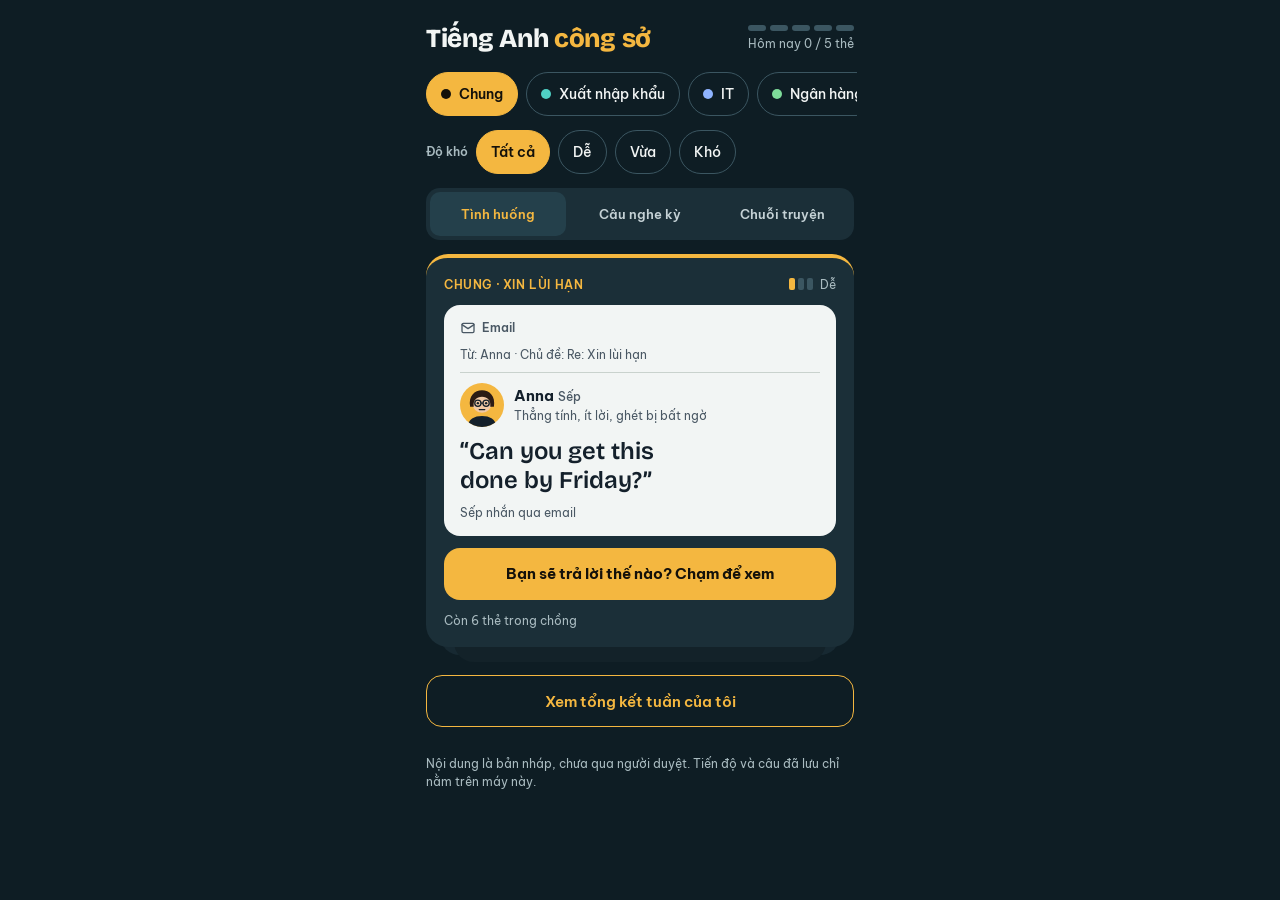
==== commit 6727b302: "Add swipe review, cast, cloze, channel scenes, levels and weekly card Situation cards can be swiped " ====
--- a/office-english/index.html
+++ b/office-english/index.html
@@ -7,7 +7,7 @@
 <link href="https://fonts.googleapis.com/css2?family=Be+Vietnam+Pro:wght@400;500;600;700&family=Bricolage+Grotesque:opsz,wght@12..96,600;12..96,800&display=swap" rel="stylesheet">
 <style>
 :root {
-  /* Giao diện tối kiểu widget như bản đầu, thêm: chồng thẻ, màu riêng từng ngành, chuyển động, mục tiêu ngày */
+  /* Giao diện tối kiểu widget: chồng thẻ vuốt được, màu riêng từng ngành, khung riêng theo kênh liên lạc */
   --bg: #0E1D24;
   --card: #1B2F38;
   --card-2: #24404B;
@@ -17,6 +17,8 @@
   --soft: #C5D2D6;
   --accent: #F4B740;
   --accent-ink: #14110A;
+  --paper: #F2F5F4;
+  --paper-ink: #14202B;
   --font: 'Be Vietnam Pro', system-ui, -apple-system, 'Segoe UI', sans-serif;
   --display: 'Bricolage Grotesque', 'Be Vietnam Pro', system-ui, sans-serif;
   color-scheme: dark;
@@ -24,7 +26,7 @@
 * { box-sizing: border-box; }
 html, body { margin: 0; }
 body { background: var(--bg); color: var(--text); font-family: var(--font); font-size: 15px; line-height: 1.45; }
-main { max-width: 460px; margin: 0 auto; padding: 20px 16px 40px; display: flex; flex-direction: column; gap: 16px; }
+main { max-width: 460px; margin: 0 auto; padding: 20px 16px 40px; display: flex; flex-direction: column; gap: 14px; }
 button { font-family: inherit; cursor: pointer; }
 button:focus-visible { outline: 3px solid var(--accent); outline-offset: 2px; }
 
@@ -37,36 +39,72 @@
 .goal-bar i { width: 18px; height: 6px; border-radius: 3px; background: var(--line); transition: background .3s; }
 .goal-bar i.on { background: var(--accent); }
 
-.row { display: flex; gap: 8px; overflow-x: auto; scrollbar-width: none; padding: 3px; margin: -3px; }
+.row { display: flex; gap: 8px; overflow-x: auto; scrollbar-width: none; padding: 3px; margin: -3px; align-items: center; }
 .row::-webkit-scrollbar { display: none; }
+.row-label { flex-shrink: 0; font-size: 12px; font-weight: 600; color: var(--muted); }
 .chip { flex-shrink: 0; min-height: 44px; padding: 0 14px; border: 1px solid var(--line); border-radius: 22px; background: transparent; color: var(--text); font-size: 14px; font-weight: 500; display: flex; align-items: center; gap: 8px; }
 .chip i { width: 10px; height: 10px; border-radius: 5px; background: var(--dot); }
-.chip[aria-pressed="true"] { background: var(--dot); border-color: var(--dot); color: var(--accent-ink); font-weight: 600; }
+.chip[aria-pressed="true"] { background: var(--dot, var(--accent)); border-color: var(--dot, var(--accent)); color: var(--accent-ink); font-weight: 600; }
 .chip[aria-pressed="true"] i { background: var(--accent-ink); }
 .tabs { display: grid; grid-template-columns: repeat(3, minmax(0, 1fr)); gap: 6px; background: var(--card); border-radius: 14px; padding: 4px; }
 .tab { min-height: 44px; border: 0; border-radius: 10px; background: transparent; color: var(--soft); font-size: 13px; font-weight: 600; }
 .tab[aria-selected="true"] { background: var(--card-2); color: var(--accent); }
 
-/* Chồng thẻ: hai thẻ mờ phía sau cho cảm giác còn nhiều thẻ đang chờ */
+/* Chồng thẻ */
 .deck { position: relative; margin-bottom: 14px; }
 .deck::before, .deck::after { content: ''; position: absolute; left: 14px; right: 14px; bottom: -8px; height: 40px; border-radius: 22px; background: #172932; }
 .deck::after { left: 28px; right: 28px; bottom: -15px; background: #132229; }
-.card { position: relative; z-index: 1; background: var(--card); border-radius: 22px; padding: 18px; display: flex; flex-direction: column; gap: 12px; border-top: 4px solid var(--accent); }
+.card { position: relative; z-index: 1; background: var(--card); border-radius: 22px; padding: 18px; display: flex; flex-direction: column; gap: 12px; border-top: 4px solid var(--accent); touch-action: pan-y; }
+.card.dragging { transition: none; user-select: none; }
+.card.settle { transition: transform .22s ease-out; }
+.stamp { position: absolute; top: 18px; z-index: 2; padding: 4px 12px; border: 3px solid; border-radius: 10px; font-family: var(--display); font-weight: 800; font-size: 20px; opacity: 0; pointer-events: none; background: var(--card); }
+.stamp.know { left: 16px; color: var(--accent); transform: rotate(-10deg); }
+.stamp.again { right: 16px; color: var(--paper); transform: rotate(10deg); }
 .head { display: flex; justify-content: space-between; align-items: center; gap: 8px; }
 .eyebrow { font-size: 12px; font-weight: 600; letter-spacing: .6px; color: var(--accent); text-transform: uppercase; }
 .count { font-size: 12px; color: var(--muted); font-variant-numeric: tabular-nums; }
-.who { display: flex; align-items: center; gap: 10px; }
-.avatar { width: 36px; height: 36px; border-radius: 18px; background: var(--accent); color: var(--accent-ink); font-family: var(--display); font-weight: 800; font-size: 17px; display: flex; align-items: center; justify-content: center; flex-shrink: 0; }
-.from { font-size: 13px; color: var(--muted); }
-.quote { font-family: var(--display); font-size: 25px; font-weight: 600; line-height: 1.2; margin: 0; text-wrap: balance; }
+.lvl { display: inline-flex; align-items: center; gap: 3px; font-size: 12px; color: var(--muted); flex-shrink: 0; }
+.lvl i { width: 6px; height: 12px; border-radius: 2px; background: var(--line); }
+.lvl i.on { background: var(--accent); }
+.lvl span { margin-left: 4px; }
+
+/* Khung theo kênh liên lạc */
+.scene { display: flex; flex-direction: column; gap: 10px; border-radius: 16px; }
+.scene-bar { display: flex; align-items: center; gap: 6px; font-size: 12px; font-weight: 600; color: var(--muted); }
+.scene-bar svg { flex-shrink: 0; }
+.person { display: flex; align-items: center; gap: 10px; }
+.avatar { width: 44px; height: 44px; flex-shrink: 0; border-radius: 22px; overflow: hidden; }
+.avatar svg { display: block; width: 100%; height: 100%; }
+.who-name { font-weight: 700; font-size: 15px; }
+.who-name small { font-weight: 500; font-size: 12px; color: var(--muted); margin-left: 4px; }
+.trait { font-size: 12px; color: var(--muted); }
+.from { font-size: 12px; color: var(--muted); }
+.quote { font-family: var(--display); font-size: 24px; font-weight: 600; line-height: 1.2; margin: 0; text-wrap: balance; }
+.scene.email { background: var(--paper); color: var(--paper-ink); padding: 14px 16px; }
+.scene.email .scene-bar, .scene.email .trait, .scene.email .from, .scene.email .who-name small { color: #4A5864; }
+.mail-meta { font-size: 12px; border-bottom: 1px solid #C9D2CD; padding-bottom: 8px; color: #4A5864; }
+.scene.chat .quote { background: var(--card-2); padding: 14px 16px; border-radius: 20px 20px 20px 6px; align-self: flex-start; }
+.scene.meeting { background: #0A1419; border: 1px solid var(--line); padding: 14px 16px; }
+.scene.meeting .scene-bar::after { content: ''; width: 8px; height: 8px; border-radius: 4px; background: #FF7A6B; margin-left: auto; }
+.scene.meeting .quote { background: rgba(255, 255, 255, .08); padding: 10px 12px; border-radius: 8px; font-size: 21px; }
+.scene.call { background: var(--card-2); padding: 14px 16px; }
+.wave { display: flex; align-items: center; gap: 3px; height: 22px; }
+.wave i { width: 4px; border-radius: 2px; background: var(--accent); height: 30%; }
+.wave i:nth-child(3n) { height: 100%; } .wave i:nth-child(3n+1) { height: 55%; }
+.scene.live .quote { border: 2px solid var(--accent); padding: 12px 16px; border-radius: 6px 20px 20px 20px; }
+
 .context { font-family: var(--display); font-size: 21px; font-weight: 600; line-height: 1.25; margin: 0; }
 .primary { min-height: 52px; border: 0; border-radius: 16px; background: var(--accent); color: var(--accent-ink); font-size: 15px; font-weight: 700; padding: 0 14px; }
-.ghost { min-height: 48px; border: 1px solid var(--accent); border-radius: 14px; background: transparent; color: var(--accent); font-size: 15px; font-weight: 600; padding: 0 14px; }
+.ghost { min-height: 52px; border: 1px solid var(--accent); border-radius: 16px; background: transparent; color: var(--accent); font-size: 15px; font-weight: 600; padding: 0 14px; }
+.grade { display: grid; grid-template-columns: repeat(2, minmax(0, 1fr)); gap: 8px; }
+.again-btn { min-height: 52px; border: 1px solid var(--soft); border-radius: 16px; background: transparent; color: var(--text); font-size: 15px; font-weight: 600; }
 .list { display: flex; flex-direction: column; gap: 8px; }
 .ans { background: var(--card-2); border: 2px solid transparent; border-radius: 14px; padding: 12px 14px; display: flex; flex-direction: column; gap: 4px; }
 .ans.chosen { border-color: var(--accent); }
 .tag { font-size: 12px; font-weight: 600; color: var(--accent); }
-.en { font-size: 16px; font-weight: 500; }
+.en { font-size: 16px; font-weight: 500; line-height: 1.6; }
+.blank { display: inline-block; min-width: 44px; min-height: 28px; vertical-align: baseline; padding: 0 10px; border: 2px dashed var(--accent); border-radius: 8px; background: transparent; color: var(--accent); font-size: 13px; font-weight: 600; letter-spacing: 2px; }
+.en b { font-weight: 700; color: var(--accent); }
 .note { font-size: 12px; color: var(--soft); }
 .react { margin-top: 6px; padding: 10px 12px; border-radius: 12px 12px 12px 4px; background: var(--bg); font-size: 14px; }
 .react small { display: block; font-size: 12px; color: var(--muted); }
@@ -95,6 +133,12 @@
 .saved-item { background: var(--card); border-radius: 12px; padding: 10px 14px; font-size: 14px; }
 footer { color: var(--muted); font-size: 12px; }
 
+/* Tổng kết tuần */
+.sheet { position: fixed; inset: 0; z-index: 10; background: rgba(5, 12, 16, .88); display: flex; flex-direction: column; align-items: center; justify-content: center; gap: 12px; padding: 16px; }
+.sheet[hidden] { display: none; }
+.sheet img { max-width: min(100%, 360px); max-height: 70vh; border-radius: 16px; }
+.sheet p { margin: 0; font-size: 13px; color: var(--soft); text-align: center; max-width: 34ch; }
+
 @media (prefers-reduced-motion: no-preference) {
   .card.deal { animation: deal .38s cubic-bezier(.2, .9, .3, 1.2); }
   .card.shake { animation: shake .35s; }
@@ -102,11 +146,14 @@
   .list.fresh > *:nth-child(2) { animation-delay: .09s; }
   .list.fresh > *:nth-child(3) { animation-delay: .18s; }
   .react { animation: rise .3s ease-out; }
+  .wave i { animation: wave 1.1s ease-in-out infinite alternate; }
+  .wave i:nth-child(2n) { animation-delay: .25s; } .wave i:nth-child(3n) { animation-delay: .5s; }
   .primary:active, .ghost:active { transform: scale(.98); }
 }
 @keyframes deal { from { transform: translateY(18px) rotate(-2deg) scale(.96); opacity: .3; } to { transform: none; opacity: 1; } }
 @keyframes rise { from { transform: translateY(10px); opacity: 0; } to { transform: none; opacity: 1; } }
 @keyframes shake { 20% { transform: translateX(-6px); } 50% { transform: translateX(5px); } 80% { transform: translateX(-3px); } }
+@keyframes wave { from { transform: scaleY(.5); } to { transform: scaleY(1); } }
 </style>
 </head>
 <body>
@@ -120,6 +167,7 @@
   </div>
 
   <div class="row" id="packs" role="group" aria-label="Chọn ngành"></div>
+  <div class="row" id="levels" role="group" aria-label="Chọn độ khó"></div>
 
   <div class="tabs" role="tablist" aria-label="Dạng nội dung">
     <button class="tab" role="tab" data-mode="qa" id="tab-qa">Tình huống</button>
@@ -129,10 +177,18 @@
 
   <div class="deck"><section class="card" id="card" aria-live="polite"></section></div>
 
+  <button class="ghost" data-act="summary">Xem tổng kết tuần của tôi</button>
+
   <section class="saved" id="saved"></section>
 
-  <footer>Nội dung là bản nháp, chưa qua người duyệt. Câu đã lưu chỉ nằm trên máy này.</footer>
+  <footer>Nội dung là bản nháp, chưa qua người duyệt. Tiến độ và câu đã lưu chỉ nằm trên máy này.</footer>
 </main>
+
+<div class="sheet" id="sheet" role="dialog" aria-modal="true" aria-label="Tổng kết tuần" hidden>
+  <img id="sheet-img" alt="Thẻ tổng kết tuần">
+  <p>Giữ ngón tay trên ảnh để lưu, hoặc chụp màn hình để chia sẻ.</p>
+  <button class="primary" data-act="close-summary" style="align-self: center; padding: 0 28px">Đóng</button>
+</div>
 
 <script src="content.js"></script>
 <script src="reactions.js"></script>
@@ -140,36 +196,115 @@
 (function () {
   var C = window.CONTENT, R = window.REACTIONS || { qa: [], story: [] };
   var COLORS = { chung: '#F4B740', xnk: '#4FD1C5', it: '#8FB4FF', bank: '#7EDC9A', dulich: '#FF9D7A' };
-  var GOAL = 5;
+  var LEVELS = ['', 'Dễ', 'Vừa', 'Khó'];
+  var GOAL = 5, DAY = 86400000;
+  // Dàn nhân vật cố định, xuất hiện xuyên suốt các tình huống
+  var CAST = {
+    anna: { name: 'Anna', role: 'Sếp', trait: 'Thẳng tính, ít lời, ghét bị bất ngờ' },
+    daniel: { name: 'Daniel', role: 'Khách hàng', trait: 'Kỹ tính nhưng công bằng' },
+    tom: { name: 'Tom', role: 'Đồng nghiệp', trait: 'Thân thiện, hay nhờ vả' },
+    emma: { name: 'Emma', role: 'Khách lẻ', trait: 'Lịch sự, sốt ruột khi phải chờ' },
+    kevin: { name: 'Kevin', role: 'Đối tác', trait: 'Nói nhanh, vào việc ngay' }
+  };
+  var CHANNELS = { email: 'Email', chat: 'Tin nhắn', meeting: 'Cuộc họp', call: 'Cuộc gọi', live: 'Nói trực tiếp' };
+
   var qaAll = C.items.filter(function (it) { return it.type === 'qa'; });
-  var state = { pack: 'chung', mode: 'qa', idx: 0, revealed: false, picked: null, chosen: null, ep: 0, seen: 0, streak: 0, cheer: false, cheered: 0 };
-  var saved = [];
-  try { saved = JSON.parse(localStorage.getItem('oe_saved') || '[]'); } catch (e) { saved = []; }
+  var state = { pack: 'chung', level: 0, mode: 'qa', idx: 0, queue: [], revealed: false, picked: null, chosen: null, unmasked: {}, ep: 0, seen: 0, streak: 0, cheer: false, cheered: 0 };
+  var saved = load('oe_saved', []), prog = load('oe_prog', {}), stats = load('oe_stats', {});
   var $card = document.getElementById('card');
 
+  function load(k, d) { try { return JSON.parse(localStorage.getItem(k)) || d; } catch (e) { return d; } }
+  function store(k, v) { try { localStorage.setItem(k, JSON.stringify(v)); } catch (e) {} }
   function esc(s) { return String(s).replace(/[&<>"]/g, function (c) { return { '&': '&amp;', '<': '&lt;', '>': '&gt;', '"': '&quot;' }[c]; }); }
-  function persist() { try { localStorage.setItem('oe_saved', JSON.stringify(saved)); } catch (e) {} }
   function packName(id) { for (var i = 0; i < C.packs.length; i++) if (C.packs[i].id === id) return C.packs[i].name; return id; }
-
-  // Tình huống của gói ngành gồm cả gói chung, để ngành nào cũng có đủ nội dung
-  function pool() {
-    return C.items.filter(function (it) {
-      if (it.type !== state.mode) return false;
-      if (state.mode === 'odd') return true;
-      if (state.mode === 'story') return it.pack === state.pack;
-      return it.pack === state.pack || it.pack === 'chung';
-    }).sort(function (a, b) { return (a.pack === state.pack ? 0 : 1) - (b.pack === state.pack ? 0 : 1); });
-  }
-
-  function whoHtml(from) {
-    return '<div class="who"><div class="avatar" aria-hidden="true">' + esc(from.charAt(0)) + '</div><div class="from">' + esc(from) + '</div></div>';
-  }
-
+  function keyOf(it) { return it.type + ':' + (it.quote || it.context); }
+
+  // Thống kê theo tuần, tính từ thứ Hai
+  (function () {
+    var d = new Date(); d.setHours(0, 0, 0, 0); d.setDate(d.getDate() - ((d.getDay() + 6) % 7));
+    var wk = d.toISOString().slice(0, 10);
+    if (stats.week !== wk) stats = { week: wk, seen: 0, known: 0, review: 0, best: 0 };
+  })();
+  function bump(k) { stats[k] = (stats[k] || 0) + 1; store('oe_stats', stats); }
+
+  // ----- Nhân vật và kênh liên lạc, suy ra từ dòng mô tả người gửi -----
+  function castOf(it) {
+    var f = it.from || '';
+    if (it.who) return it.who;
+    if (/Sếp|Quản lý|Hội sở/.test(f)) return 'anna';
+    if (/Forwarder|Kiểm toán/.test(f)) return 'kevin';
+    if (/Khách/.test(f)) return (it.pack === 'dulich' || /quầy|gọi điện/.test(f)) ? 'emma' : 'daniel';
+    return 'tom';
+  }
+  function channelOf(f) {
+    if (/email|viết/i.test(f)) return 'email';
+    if (/họp/i.test(f)) return 'meeting';
+    if (/gọi/i.test(f)) return 'call';
+    if (/chat|nhắn|báo/i.test(f)) return 'chat';
+    return 'live';
+  }
+  function face(id) {
+    var s = { anna: ['#F4B740', '#F1C9A5', '#2B1B14'], daniel: ['#4FD1C5', '#E8B58F', '#5A3A22'], tom: ['#8FB4FF', '#F3D2B3', '#B5652B'], emma: ['#FF9D7A', '#F6D7BD', '#E2B24B'], kevin: ['#7EDC9A', '#C98F67', '#1E1E1E'] }[id];
+    var hair = {
+      anna: '<path d="M11 26c-2-12 5-18 13-18s15 6 13 18l-4 0c1-7-3-11-9-11s-10 4-9 11z" fill="' + s[2] + '"/><circle cx="19.5" cy="22" r="3.4" fill="none" stroke="#14202B" stroke-width="1.4"/><circle cx="28.5" cy="22" r="3.4" fill="none" stroke="#14202B" stroke-width="1.4"/><path d="M22.9 22h2.2" stroke="#14202B" stroke-width="1.4"/>',
+      daniel: '<path d="M14 18c0-7 5-10 10-10s10 3 10 10c-3-3-6-4-10-4s-7 1-10 4z" fill="' + s[2] + '"/><path d="M16.5 18.5l5 1.2M31.5 18.5l-5 1.2" stroke="' + s[2] + '" stroke-width="1.6" stroke-linecap="round"/>',
+      tom: '<circle cx="16" cy="13" r="4.5" fill="' + s[2] + '"/><circle cx="22" cy="10" r="5" fill="' + s[2] + '"/><circle cx="28" cy="10.5" r="5" fill="' + s[2] + '"/><circle cx="33" cy="14" r="4.2" fill="' + s[2] + '"/>',
+      emma: '<path d="M12 36c-3-16 3-27 12-27s15 11 12 27l-5-2c2-10 0-18-7-18s-9 8-7 18z" fill="' + s[2] + '"/><path d="M8 14h32" stroke="#14202B" stroke-width="3" stroke-linecap="round"/><path d="M15 14c1-6 5-8 9-8s8 2 9 8z" fill="#14202B"/>',
+      kevin: '<path d="M14 17c1-6 5-9 10-9s9 3 10 9z" fill="' + s[2] + '"/><path d="M12 23c0-9 5-14 12-14s12 5 12 14" fill="none" stroke="#14202B" stroke-width="1.8"/><rect x="10" y="21" width="4" height="7" rx="2" fill="#14202B"/><path d="M12 28c1 4 5 6 9 6" fill="none" stroke="#14202B" stroke-width="1.4"/>'
+    }[id];
+    var mouth = { anna: 'M21 29h6', daniel: 'M21 29.5c2-1 4-1 6 0', tom: 'M19.5 27.5c2.5 3.5 6.5 3.5 9 0', emma: 'M21 28c2 1.6 4 1.6 6 0', kevin: 'M20.5 28c2 2 5 2 7 0' }[id];
+    return '<svg viewBox="0 0 48 48" aria-hidden="true"><rect width="48" height="48" fill="' + s[0] + '"/><path d="M8 50c0-10 7-14 16-14s16 4 16 14z" fill="#14202B"/><circle cx="24" cy="22" r="10.5" fill="' + s[1] + '"/>' +
+      '<circle cx="19.5" cy="22" r="1.3" fill="#14202B"/><circle cx="28.5" cy="22" r="1.3" fill="#14202B"/><path d="' + mouth + '" fill="none" stroke="#14202B" stroke-width="1.5" stroke-linecap="round"/>' + hair + '</svg>';
+  }
+  function chanIcon(ch) {
+    var p = { email: '<rect x="3" y="5" width="18" height="14" rx="2"/><path d="M3 7l9 6 9-6"/>', chat: '<path d="M4 5h16v11H9l-5 4z"/>', meeting: '<rect x="3" y="6" width="13" height="12" rx="2"/><path d="M16 10l5-3v10l-5-3z"/>', call: '<path d="M6 3h4l1 5-2.500 1.500a12 12 0 0 0 6 6L16 13l5 1v4a2 2 0 0 1-2 2A16 16 0 0 1 4 5a2 2 0 0 1 2-2z"/>', live: '<circle cx="12" cy="8" r="4"/><path d="M4 21c0-5 4-7 8-7s8 2 8 7"/>' }[ch];
+    return '<svg width="16" height="16" viewBox="0 0 24 24" fill="none" stroke="currentColor" stroke-width="2" stroke-linecap="round" stroke-linejoin="round" aria-hidden="true">' + p + '</svg>';
+  }
+  function sceneHtml(it, subject) {
+    var ch = channelOf(it.from), id = castOf(it), c = CAST[id];
+    var h = '<div class="scene ' + ch + '"><div class="scene-bar">' + chanIcon(ch) + '<span>' + CHANNELS[ch] + '</span></div>';
+    if (ch === 'email') h += '<div class="mail-meta">Từ: ' + c.name + ' · Chủ đề: Re: ' + esc(subject) + '</div>';
+    h += '<div class="person"><div class="avatar">' + face(id) + '</div><div><div class="who-name">' + c.name + '<small>' + c.role + '</small></div><div class="trait">' + c.trait + '</div></div></div>';
+    if (ch === 'call') h += '<div class="wave" aria-hidden="true"><i></i><i></i><i></i><i></i><i></i><i></i><i></i><i></i><i></i><i></i><i></i><i></i></div>';
+    return h + '<p class="quote">“' + esc(it.quote) + '”</p><div class="from">' + esc(it.from) + '</div></div>';
+  }
+  function lvlHtml(n) {
+    if (!n) return '';
+    return '<span class="lvl" aria-label="Mức độ: ' + LEVELS[n] + '"><i class="on"></i><i class="' + (n > 1 ? 'on' : '') + '"></i><i class="' + (n > 2 ? 'on' : '') + '"></i><span>' + LEVELS[n] + '</span></span>';
+  }
+
+  // ----- Chồng thẻ tình huống: thẻ cần ôn đến hạn lên trước, thẻ đã biết ẩn 7 ngày -----
+  function qaPool() {
+    return qaAll.filter(function (it) { return (it.pack === state.pack || it.pack === 'chung') && (!state.level || it.level === state.level); });
+  }
+  function buildQueue() {
+    var now = Date.now();
+    function rank(it) { var p = prog[keyOf(it)]; if (!p) return 1; if (p.s === 'review') return now - p.t > 2 * DAY ? 0 : 2; return 3; }
+    state.queue = qaPool().filter(function (it) { var p = prog[keyOf(it)]; return !(p && p.s === 'known' && now - p.t < 7 * DAY); })
+      .sort(function (a, b) { return rank(a) - rank(b) || (a.pack === state.pack ? 0 : 1) - (b.pack === state.pack ? 0 : 1); });
+  }
+  function grade(known) {
+    var it = state.queue.shift(); if (!it) return;
+    prog[keyOf(it)] = { s: known ? 'known' : 'review', t: Date.now() }; store('oe_prog', prog);
+    bump(known ? 'known' : 'review');
+    if (!known) state.queue.splice(Math.min(3, state.queue.length), 0, it); // gặp lại sau 3 thẻ
+    advance();
+  }
+
+  // Che cụm từ quan trọng: lấy cụm trong ngoặc kép ở ghi chú nếu nó có trong câu tiếng Anh
+  function keyPhrase(a) {
+    var m, re = /“([^”]+)”/g, low = a.en.toLowerCase();
+    while ((m = re.exec(a.note))) { var i = low.indexOf(m[1].toLowerCase()); if (m[1].length >= 3 && i !== -1) return [i, m[1].length]; }
+    return null;
+  }
   function answersHtml(answers, reactions, fresh) {
-    var h = '<div class="hint">Chạm “Tôi sẽ gửi câu này” để xem họ đáp lại thế nào.</div><div class="list' + (fresh ? ' fresh' : '') + '">';
+    var h = '<div class="hint">Chạm ô trống để hiện cụm từ bị che. Bấm “Nghe” nếu muốn đoán bằng tai.</div><div class="list' + (fresh ? ' fresh' : '') + '">';
     h += answers.map(function (a, k) {
-      var on = saved.indexOf(a.en) !== -1, chosen = state.chosen === k;
-      return '<div class="ans' + (chosen ? ' chosen' : '') + '"><div class="tag">' + esc(a.tag) + '</div><div class="en">' + esc(a.en) + '</div><div class="note">' + esc(a.note) + '</div>' +
+      var on = saved.indexOf(a.en) !== -1, chosen = state.chosen === k, kp = keyPhrase(a), open = !kp || state.unmasked[k];
+      var en = !kp ? esc(a.en) : esc(a.en.slice(0, kp[0])) + (open ? '<b>' + esc(a.en.substr(kp[0], kp[1])) + '</b>'
+        : '<button class="blank" data-unmask="' + k + '" aria-label="Hiện cụm từ bị che">···</button>') + esc(a.en.slice(kp[0] + kp[1]));
+      return '<div class="ans' + (chosen ? ' chosen' : '') + '"><div class="tag">' + esc(a.tag) + '</div><div class="en">' + en + '</div>' +
+        (open ? '<div class="note">' + esc(a.note) + '</div>' : '') +
         (chosen && reactions && reactions[k] ? '<div class="react"><small>Họ đáp lại</small>' + esc(reactions[k]) + '</div>' : '') +
         '<div class="ans-actions">' + (chosen ? '' : '<button class="mini use" data-choose="' + k + '">Tôi sẽ gửi câu này</button>') +
         '<button class="mini" data-speak="' + esc(a.en) + '">Nghe</button>' +
@@ -178,19 +313,29 @@
     return h + '</div>';
   }
 
-  function renderQa(items, fresh) {
-    var it = items[state.idx % items.length];
-    var h = '<div class="head"><div class="eyebrow">' + esc(packName(it.pack)) + ' · ' + esc(it.group) + '</div><div class="count">' + (state.idx % items.length + 1) + ' / ' + items.length + '</div></div>' +
-      whoHtml(it.from) + '<p class="quote">“' + esc(it.quote) + '”</p>';
-    if (!state.revealed) h += '<button class="primary" data-act="reveal">Bạn sẽ trả lời thế nào? Chạm để xem</button>';
-    else h += answersHtml(it.answers, R.qa[qaAll.indexOf(it)], fresh) + '<button class="ghost" data-act="next">Thẻ tiếp theo</button>';
+  function renderQa(fresh) {
+    var it = state.queue[0];
+    if (!it) {
+      var total = qaPool().length;
+      return '<div class="eyebrow">Hết thẻ</div><p class="context">' + (total ? 'Bạn đã xem hết thẻ ở mức này.' : 'Chưa có thẻ nào ở mức này.') + '</p>' +
+        (total ? '<p class="empty">Thẻ đã biết sẽ ẩn 7 ngày. Thẻ cần ôn sẽ quay lại sau 2 ngày.</p><button class="primary" data-act="restart">Xem lại tất cả từ đầu</button>' : '<p class="empty">Hãy chọn mức khác hoặc “Tất cả”.</p>');
+    }
+    var due = prog[keyOf(it)] && prog[keyOf(it)].s === 'review';
+    var h = '<div class="stamp know" aria-hidden="true">ĐÃ BIẾT</div><div class="stamp again" aria-hidden="true">CẦN ÔN</div>' +
+      '<div class="head"><div class="eyebrow">' + esc(packName(it.pack)) + ' · ' + esc(it.group) + (due ? ' · ôn lại' : '') + '</div>' + lvlHtml(it.level) + '</div>' + sceneHtml(it, it.group);
+    if (!state.revealed) h += '<button class="primary" data-act="reveal">Bạn sẽ trả lời thế nào? Chạm để xem</button><div class="count">Còn ' + state.queue.length + ' thẻ trong chồng</div>';
+    else h += answersHtml(it.answers, R.qa[qaAll.indexOf(it)], fresh) +
+      '<div class="grade"><button class="again-btn" data-act="again">Cần ôn lại</button><button class="primary" data-act="know">Đã biết</button></div>' +
+      '<div class="hint">Hoặc vuốt thẻ: sang phải là đã biết, sang trái là cần ôn lại.</div>';
     return h;
   }
 
-  function renderOdd(items) {
-    var it = items[state.idx % items.length];
-    var answered = state.picked !== null;
-    var h = '<div class="head"><div class="eyebrow">Câu nào nghe kỳ?</div><div class="count">' + (state.idx % items.length + 1) + ' / ' + items.length + '</div></div>' +
+  function oddPool() { return C.items.filter(function (it) { return it.type === 'odd' && (!state.level || it.level === state.level); }); }
+  function renderOdd() {
+    var items = oddPool();
+    if (!items.length) return '<div class="eyebrow">Câu nào nghe kỳ?</div><p class="empty">Chưa có câu nào ở mức này. Hãy chọn mức khác hoặc “Tất cả”.</p>';
+    var it = items[state.idx % items.length], answered = state.picked !== null;
+    var h = '<div class="head"><div class="eyebrow">Câu nào nghe kỳ? · ' + (state.idx % items.length + 1) + ' / ' + items.length + '</div>' + lvlHtml(it.level) + '</div>' +
       '<p class="context">' + esc(it.context) + '</p><div class="list">' +
       it.texts.map(function (t, k) {
         var cls = 'opt' + (answered && k === it.odd ? ' is-odd' : '') + (answered && k === state.picked && k !== it.odd ? ' is-picked' : '');
@@ -204,13 +349,14 @@
     return h;
   }
 
-  function renderStory(items, fresh) {
-    if (!items.length) return '<div class="eyebrow">Chuỗi truyện</div><p class="empty">Gói ' + esc(packName(state.pack)) + ' chưa có chuỗi truyện. Bản thử hiện chỉ có một truyện ở gói Xuất nhập khẩu.</p>';
-    var st = items[0], n = st.episodes.length, cur = state.ep % n, ep = st.episodes[cur];
+  function renderStory(fresh) {
+    var st = C.items.filter(function (it) { return it.type === 'story' && it.pack === state.pack; })[0];
+    if (!st) return '<div class="eyebrow">Chuỗi truyện</div><p class="empty">Gói ' + esc(packName(state.pack)) + ' chưa có chuỗi truyện. Bản thử hiện chỉ có một truyện ở gói Xuất nhập khẩu.</p>';
+    var n = st.episodes.length, cur = state.ep % n, ep = st.episodes[cur];
     var steps = st.episodes.map(function (_, k) { return '<div class="step' + (k < cur ? ' done' : k === cur ? ' now' : '') + '"></div>'; }).join('');
     var h = '<div class="head"><div class="eyebrow">Chuỗi truyện · Tập ' + (cur + 1) + ' / ' + n + '</div><div class="count">' + esc(ep.day) + '</div></div>' +
       '<p class="context">' + esc(st.title) + '</p><div class="steps" role="img" aria-label="Đang ở tập ' + (cur + 1) + ' trên ' + n + '">' + steps + '</div>' +
-      '<div class="recap">' + esc(ep.recap) + '</div>' + whoHtml(ep.from) + '<p class="quote">“' + esc(ep.quote) + '”</p>';
+      '<div class="recap">' + esc(ep.recap) + '</div>' + sceneHtml({ from: ep.from, quote: ep.quote, pack: st.pack }, st.title);
     if (!state.revealed) h += '<button class="primary" data-act="reveal">Bạn mở lời thế nào? Chạm để xem</button>';
     else h += answersHtml(ep.answers, R.story[cur], fresh) + '<button class="ghost" data-act="nextep">' + (cur + 1 < n ? 'Sang tập ' + (cur + 2) + ': ' + esc(st.episodes[cur + 1].day) : 'Xem lại từ tập 1') + '</button>';
     return h;
@@ -228,15 +374,19 @@
     document.getElementById('packs').innerHTML = C.packs.map(function (p) {
       return '<button class="chip" style="--dot: ' + COLORS[p.id] + '" data-pack="' + p.id + '" aria-pressed="' + (p.id === state.pack) + '"><i aria-hidden="true"></i>' + esc(p.name) + '</button>';
     }).join('');
+    document.getElementById('levels').innerHTML = '<span class="row-label">Độ khó</span>' + ['Tất cả', 'Dễ', 'Vừa', 'Khó'].map(function (l, n) {
+      return '<button class="chip" data-level="' + n + '" aria-pressed="' + (n === state.level) + '">' + l + '</button>';
+    }).join('');
     ['qa', 'odd', 'story'].forEach(function (m) { document.getElementById('tab-' + m).setAttribute('aria-selected', String(m === state.mode)); });
     var done = Math.min(state.seen, GOAL), bar = '';
     for (var i = 0; i < GOAL; i++) bar += '<i class="' + (i < done ? 'on' : '') + '"></i>';
     document.getElementById('goal-bar').innerHTML = bar;
     document.getElementById('goal-label').textContent = 'Hôm nay ' + state.seen + ' / ' + GOAL + ' thẻ';
 
-    var items = pool(), fresh = anim === 'fresh';
+    var fresh = anim === 'fresh';
     $card.className = 'card' + (state.cheer ? ' cheer' : '');
-    $card.innerHTML = state.cheer ? renderCheer() : state.mode === 'qa' ? renderQa(items, fresh) : state.mode === 'odd' ? renderOdd(items) : renderStory(items, fresh);
+    $card.style.transform = '';
+    $card.innerHTML = state.cheer ? renderCheer() : state.mode === 'qa' ? renderQa(fresh) : state.mode === 'odd' ? renderOdd() : renderStory(fresh);
     if (anim === 'deal' || anim === 'shake') { void $card.offsetWidth; $card.classList.add(anim); }
 
     document.getElementById('saved').innerHTML = saved.length
@@ -244,29 +394,71 @@
       : '';
   }
 
-  function reset() { state.idx = 0; state.revealed = false; state.picked = null; state.chosen = null; state.ep = 0; state.cheer = false; }
+  function reset() { state.idx = 0; state.revealed = false; state.picked = null; state.chosen = null; state.unmasked = {}; state.ep = 0; state.cheer = false; buildQueue(); }
   // Sau mỗi 5 thẻ, chen một thẻ chúc mừng trước khi sang thẻ kế
   function advance() {
-    state.revealed = false; state.picked = null; state.chosen = null;
+    state.revealed = false; state.picked = null; state.chosen = null; state.unmasked = {};
     if (state.seen >= GOAL && state.seen % GOAL === 0 && state.cheered !== state.seen) { state.cheered = state.seen; state.cheer = true; }
+  }
+
+  // ----- Thẻ tổng kết tuần, vẽ thành ảnh để lưu hoặc chụp màn hình -----
+  function wrap(ctx, text, x, y, maxW, lh) {
+    var words = text.split(' '), line = '';
+    for (var i = 0; i < words.length; i++) {
+      var t = line ? line + ' ' + words[i] : words[i];
+      if (ctx.measureText(t).width > maxW && line) { ctx.fillText(line, x, y); y += lh; line = words[i]; } else line = t;
+    }
+    ctx.fillText(line, x, y); return y + lh;
+  }
+  function drawSummary() {
+    var cv = document.createElement('canvas'); cv.width = 1080; cv.height = 1350;
+    var x = cv.getContext('2d'), acc = COLORS[state.pack] || COLORS.chung;
+    x.fillStyle = '#0E1D24'; x.fillRect(0, 0, 1080, 1350);
+    x.fillStyle = acc; x.fillRect(0, 0, 1080, 18);
+    x.fillStyle = '#F2F5F4'; x.font = '800 64px "Bricolage Grotesque", sans-serif'; x.fillText('Tuần của tôi với', 80, 170);
+    x.fillStyle = acc; x.fillText('Tiếng Anh công sở', 80, 250);
+    x.font = '800 300px "Bricolage Grotesque", sans-serif'; x.fillText(String(stats.seen || 0), 70, 580);
+    x.fillStyle = '#F2F5F4'; x.font = '600 48px "Be Vietnam Pro", sans-serif'; x.fillText('thẻ tình huống đã xem', 80, 660);
+    var rows = [[stats.known || 0, 'thẻ đã biết'], [stats.review || 0, 'thẻ cần ôn lại'], [stats.best || 0, 'câu đúng liên tiếp']];
+    rows.forEach(function (r, i) {
+      var cx = 80 + i * 310;
+      x.fillStyle = '#1B2F38'; x.beginPath(); x.roundRect(cx, 730, 290, 190, 28); x.fill();
+      x.fillStyle = acc; x.font = '800 84px "Bricolage Grotesque", sans-serif'; x.fillText(String(r[0]), cx + 28, 830);
+      x.fillStyle = '#C5D2D6'; x.font = '500 30px "Be Vietnam Pro", sans-serif'; x.fillText(r[1], cx + 28, 885);
+    });
+    x.fillStyle = '#A9BBC0'; x.font = '600 32px "Be Vietnam Pro", sans-serif'; x.fillText(saved.length ? 'Câu tôi thích nhất tuần này' : 'Tuần này tôi chưa lưu câu nào', 80, 1020);
+    if (saved.length) { x.fillStyle = '#F2F5F4'; x.font = '600 50px "Bricolage Grotesque", sans-serif'; wrap(x, '“' + saved[saved.length - 1] + '”', 80, 1095, 920, 64); }
+    return cv.toDataURL('image/png');
+  }
+  function openSummary() {
+    var show = function () { document.getElementById('sheet-img').src = drawSummary(); document.getElementById('sheet').hidden = false; };
+    if (document.fonts && document.fonts.ready) document.fonts.ready.then(show); else show();
   }
 
   document.addEventListener('click', function (e) {
     var t = e.target.closest('button'); if (!t) return;
     var anim = null;
     if (t.dataset.pack) { state.pack = t.dataset.pack; reset(); anim = 'deal'; }
+    else if (t.dataset.level !== undefined) { state.level = Number(t.dataset.level); reset(); anim = 'deal'; }
     else if (t.dataset.mode) { state.mode = t.dataset.mode; reset(); anim = 'deal'; }
-    else if (t.dataset.act === 'reveal') { state.revealed = true; state.seen++; anim = 'fresh'; }
+    else if (t.dataset.act === 'reveal') { state.revealed = true; state.seen++; bump('seen'); anim = 'fresh'; }
+    else if (t.dataset.act === 'know') { grade(true); anim = 'deal'; }
+    else if (t.dataset.act === 'again') { grade(false); anim = 'deal'; }
+    else if (t.dataset.act === 'restart') { qaPool().forEach(function (it) { delete prog[keyOf(it)]; }); store('oe_prog', prog); reset(); anim = 'deal'; }
     else if (t.dataset.act === 'next') { state.idx++; advance(); anim = 'deal'; }
     else if (t.dataset.act === 'nextep') { state.ep++; advance(); anim = 'deal'; }
     else if (t.dataset.act === 'continue') { state.cheer = false; anim = 'deal'; }
-    else if (t.dataset.choose !== undefined) state.chosen = Number(t.dataset.choose);
+    else if (t.dataset.act === 'summary') { openSummary(); return; }
+    else if (t.dataset.act === 'close-summary') { document.getElementById('sheet').hidden = true; return; }
+    else if (t.dataset.unmask !== undefined) state.unmasked[t.dataset.unmask] = true;
+    else if (t.dataset.choose !== undefined) { state.chosen = Number(t.dataset.choose); state.unmasked[t.dataset.choose] = true; }
     else if (t.dataset.pick !== undefined) {
-      state.picked = Number(t.dataset.pick); state.seen++;
-      var it = pool()[state.idx % pool().length];
-      if (state.picked === it.odd) state.streak++; else { state.streak = 0; anim = 'shake'; }
+      var items = oddPool(), it = items[state.idx % items.length];
+      state.picked = Number(t.dataset.pick); state.seen++; bump('seen');
+      if (state.picked === it.odd) { state.streak++; if (state.streak > (stats.best || 0)) { stats.best = state.streak; store('oe_stats', stats); } }
+      else { state.streak = 0; anim = 'shake'; }
     }
-    else if (t.dataset.save) { var i = saved.indexOf(t.dataset.save); if (i === -1) saved.push(t.dataset.save); else saved.splice(i, 1); persist(); }
+    else if (t.dataset.save) { var i = saved.indexOf(t.dataset.save); if (i === -1) saved.push(t.dataset.save); else saved.splice(i, 1); store('oe_saved', saved); }
     else if (t.dataset.speak) {
       try { var u = new SpeechSynthesisUtterance(t.dataset.speak); u.lang = 'en-US'; u.rate = 0.9; speechSynthesis.cancel(); speechSynthesis.speak(u); } catch (err) {}
       return;
@@ -274,6 +466,44 @@
     render(anim);
   });
 
+  // ----- Vuốt thẻ: chỉ khi thẻ tình huống đã lật đáp án -----
+  var drag = null;
+  function canSwipe() { return state.mode === 'qa' && state.revealed && !state.cheer && state.queue.length; }
+  $card.addEventListener('pointerdown', function (e) {
+    if (!canSwipe() || e.target.closest('button')) return;
+    drag = { x: e.clientX, y: e.clientY, on: false, id: e.pointerId };
+  });
+  $card.addEventListener('pointermove', function (e) {
+    if (!drag || e.pointerId !== drag.id) return;
+    var dx = e.clientX - drag.x, dy = e.clientY - drag.y;
+    if (!drag.on) {
+      if (Math.abs(dx) < 10) return;
+      if (Math.abs(dy) > Math.abs(dx)) { drag = null; return; }
+      drag.on = true; $card.classList.remove('deal', 'settle'); $card.classList.add('dragging');
+      try { $card.setPointerCapture(drag.id); } catch (err) {}
+    }
+    $card.style.transform = 'translateX(' + dx + 'px) rotate(' + (dx / 22) + 'deg)';
+    var k = $card.querySelector('.stamp.know'), a = $card.querySelector('.stamp.again'), o = Math.min(1, Math.abs(dx) / 90);
+    if (k) k.style.opacity = dx > 0 ? o : 0;
+    if (a) a.style.opacity = dx < 0 ? o : 0;
+  });
+  function endDrag(e) {
+    if (!drag || e.pointerId !== drag.id) return;
+    var dx = e.clientX - drag.x, was = drag.on; drag = null;
+    if (!was) return;
+    $card.classList.remove('dragging'); $card.classList.add('settle');
+    if (Math.abs(dx) > 90) {
+      $card.style.transform = 'translateX(' + (dx > 0 ? 520 : -520) + 'px) rotate(' + (dx > 0 ? 18 : -18) + 'deg)';
+      setTimeout(function () { grade(dx > 0); render('deal'); }, 200);
+    } else {
+      $card.style.transform = '';
+      $card.querySelectorAll('.stamp').forEach(function (s) { s.style.opacity = 0; });
+    }
+  }
+  $card.addEventListener('pointerup', endDrag);
+  $card.addEventListener('pointercancel', endDrag);
+
+  buildQueue();
   render('deal');
 })();
 </script>
